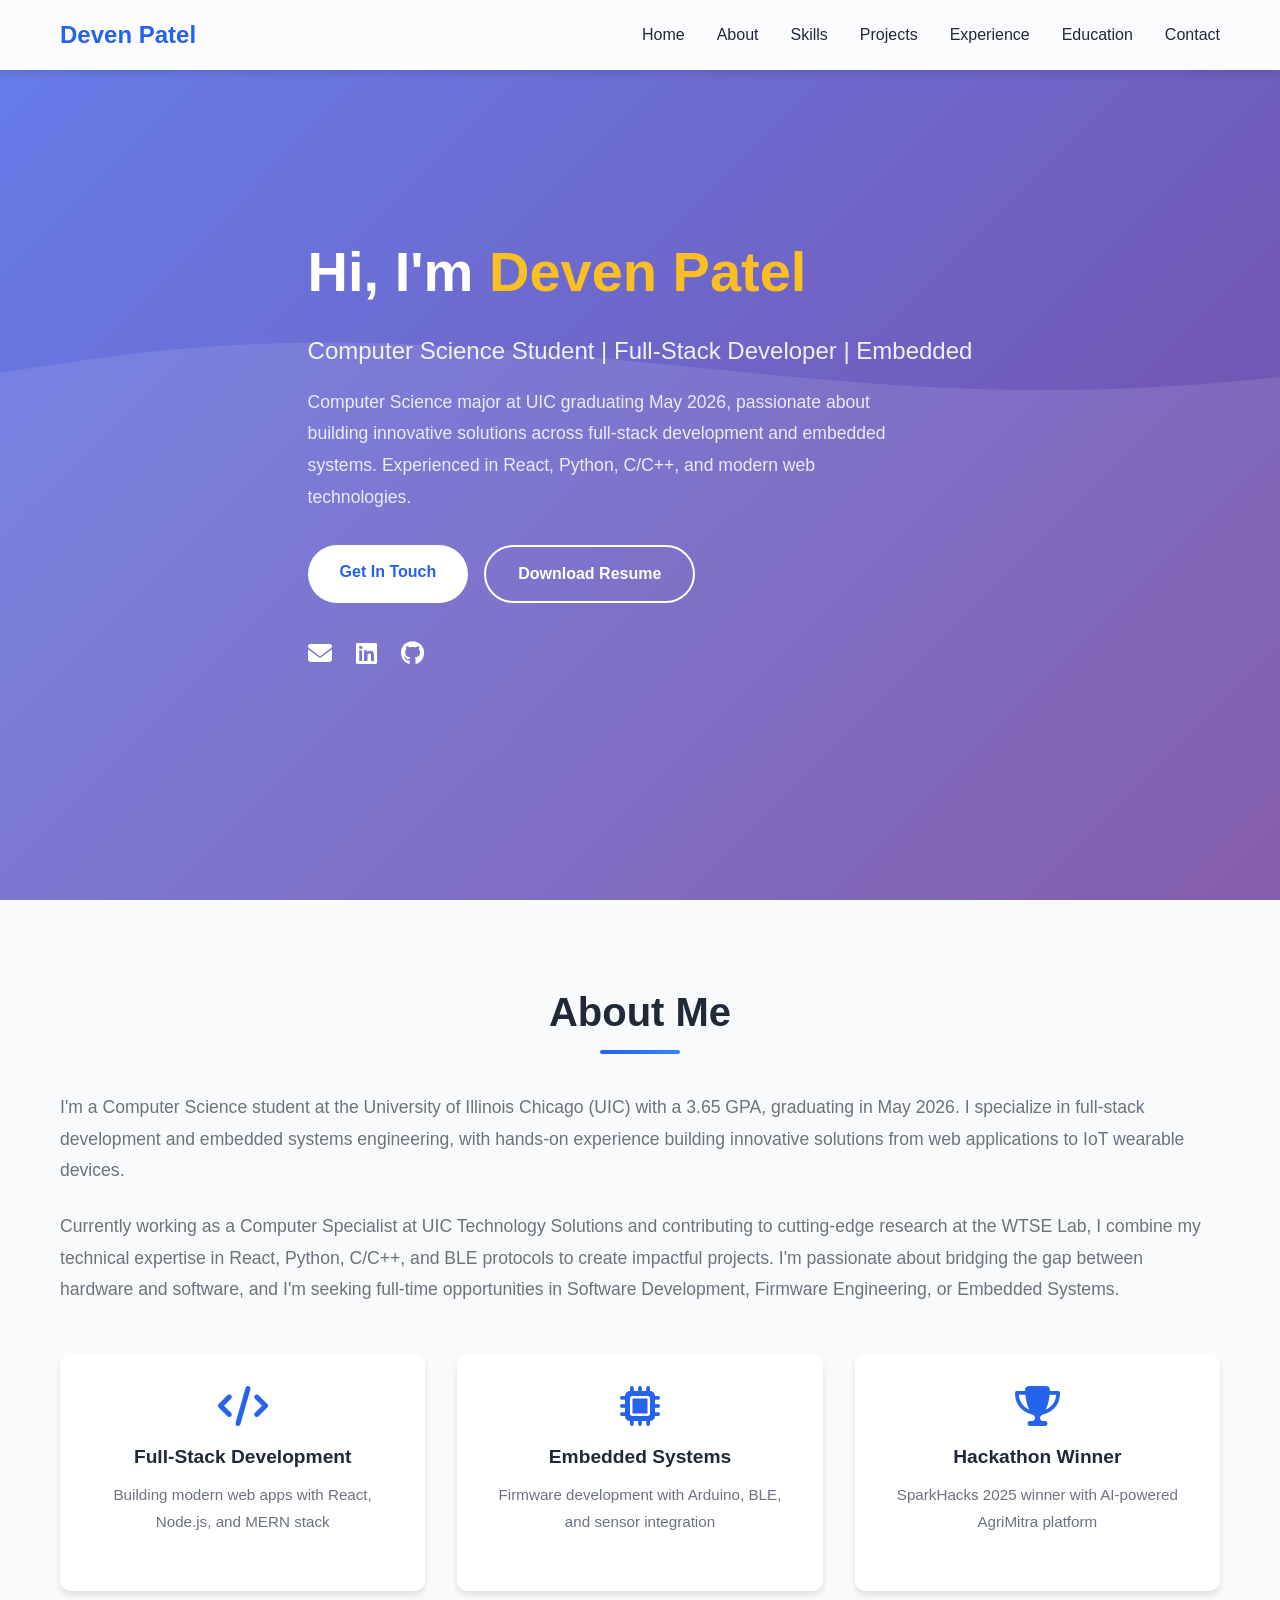
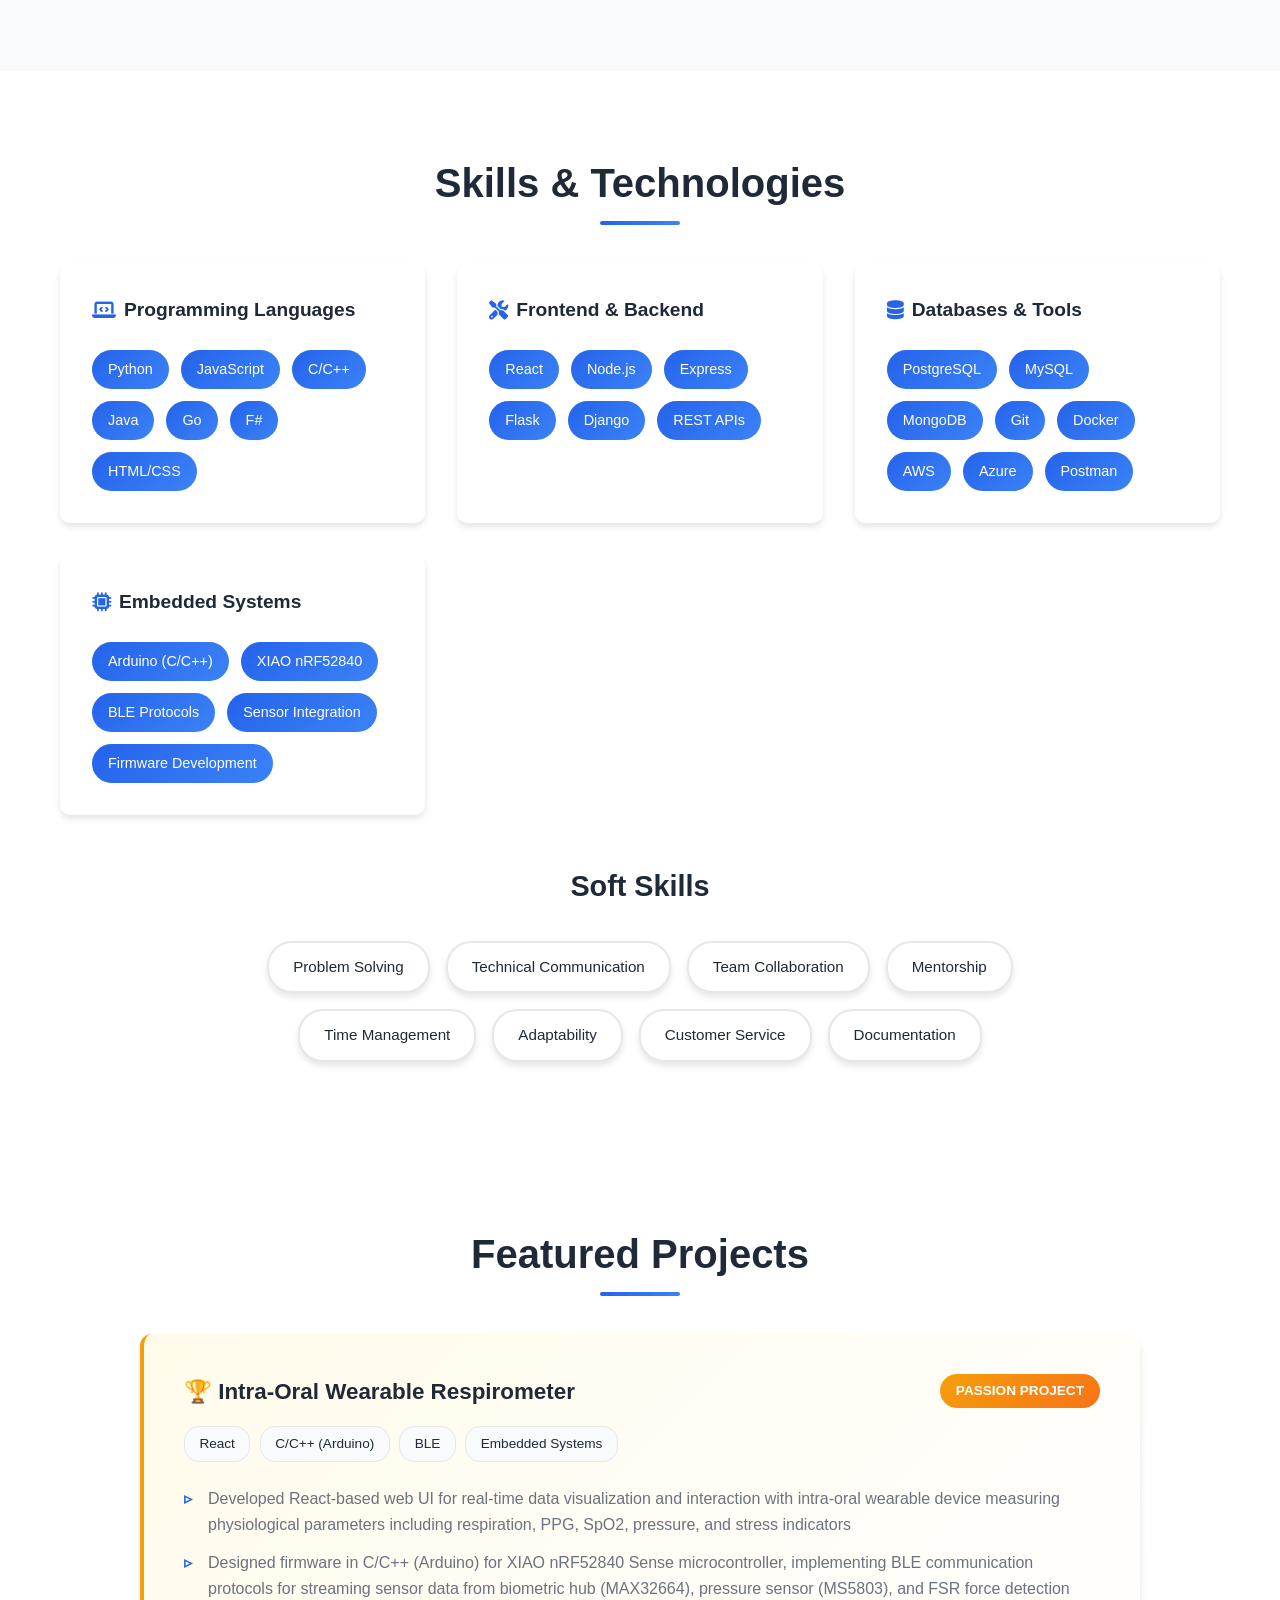
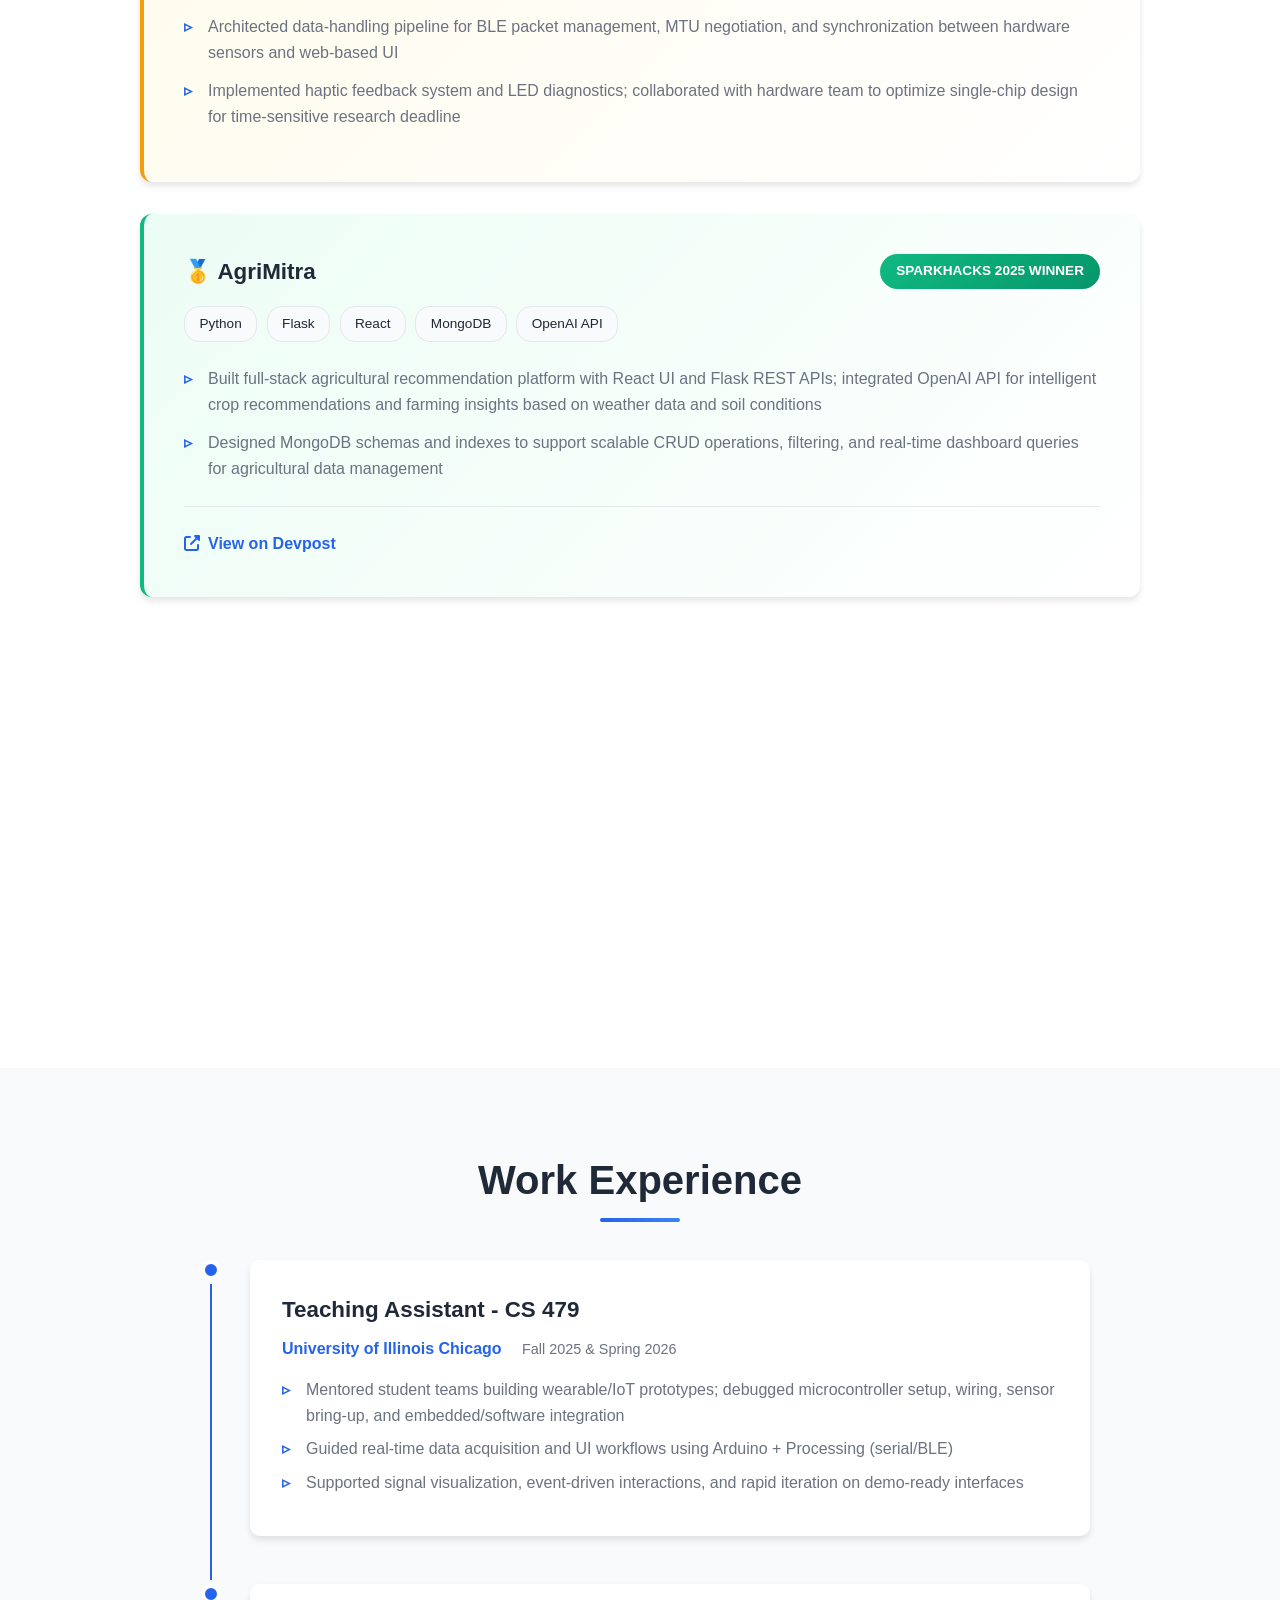
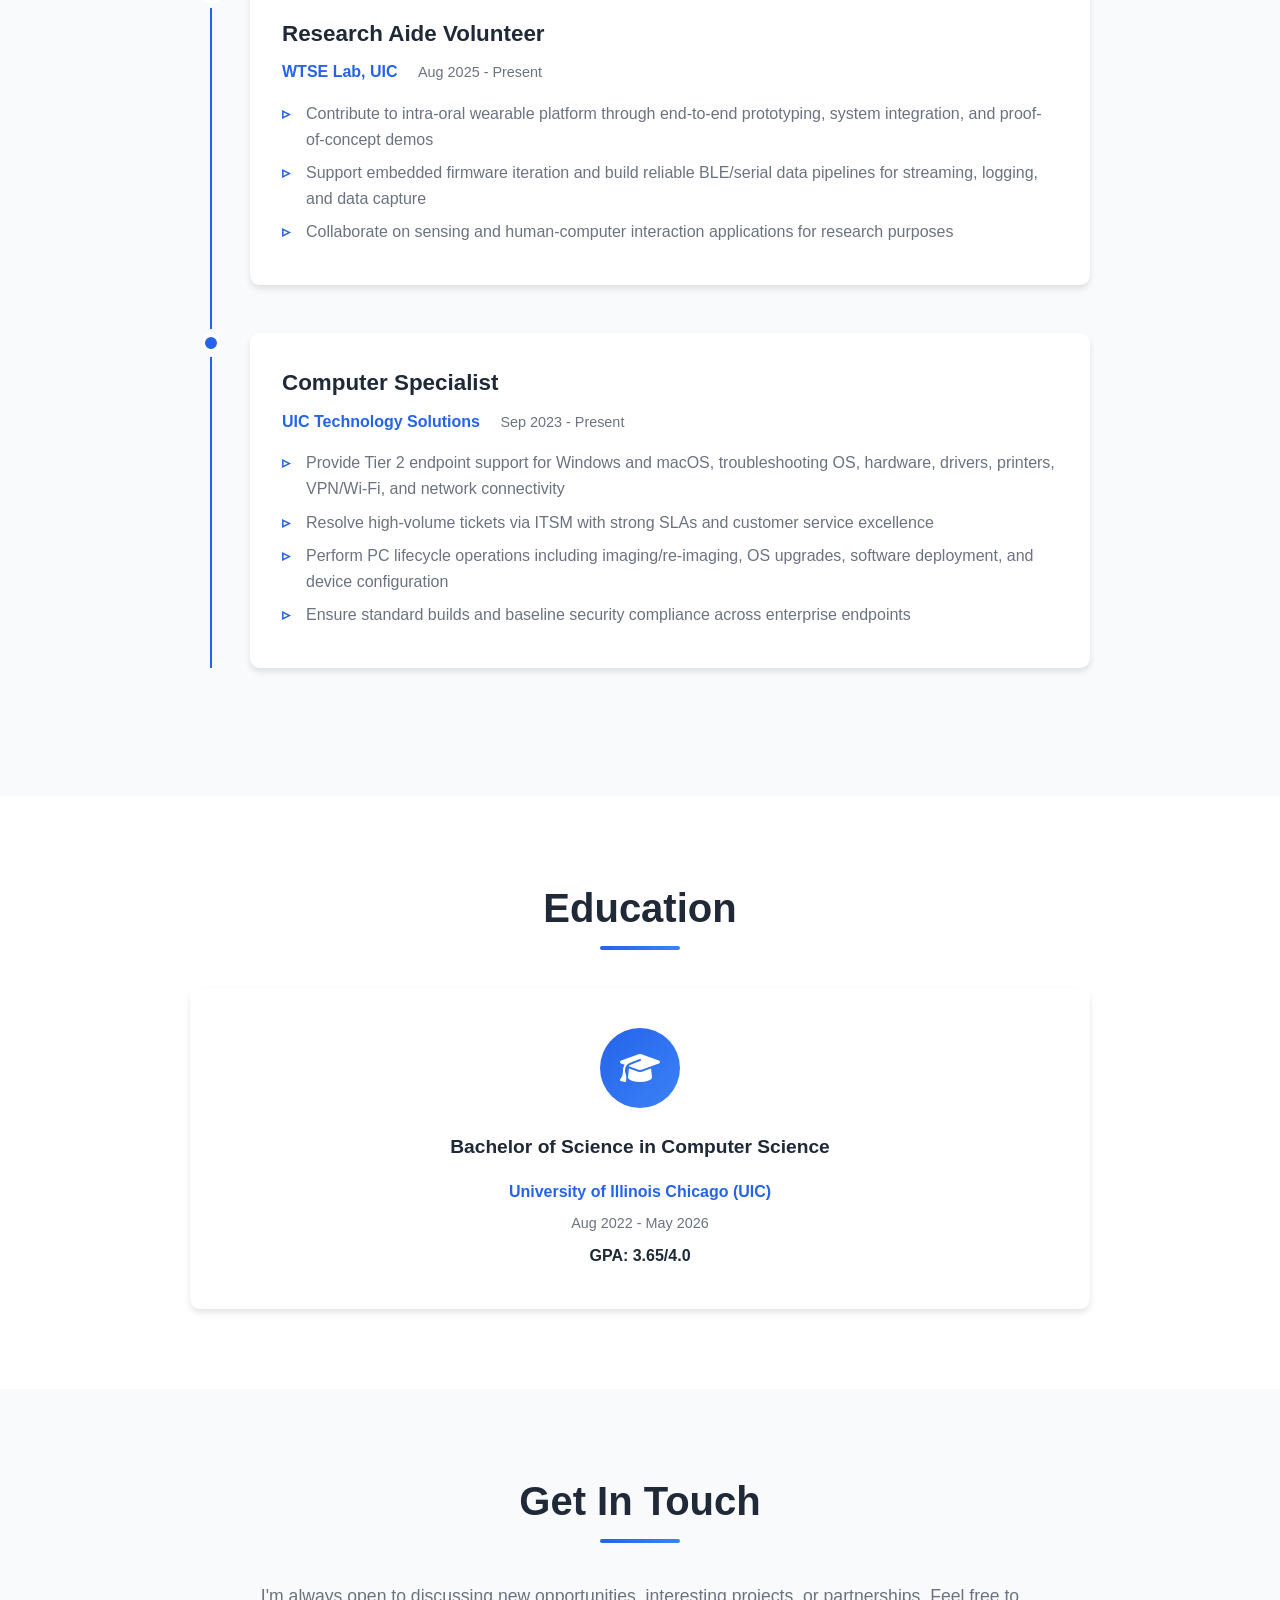
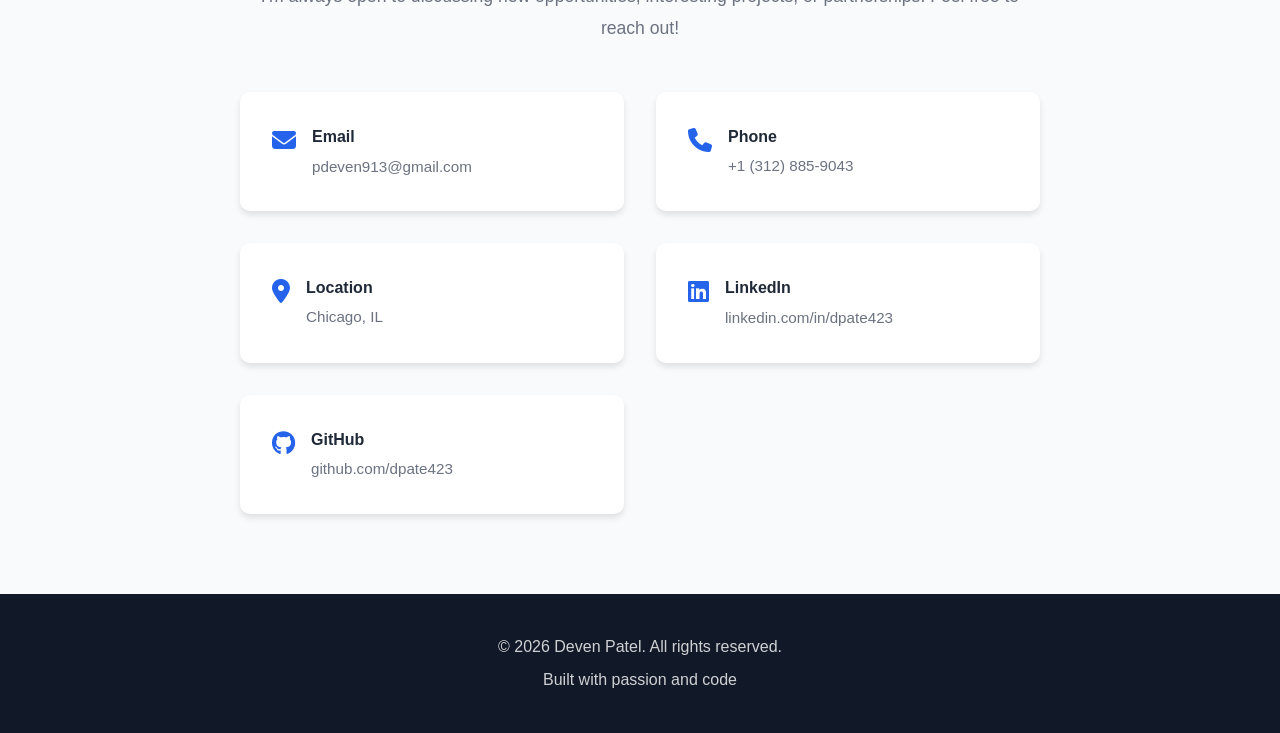
==== index.html @ b7d25315 "Initial portfolio: UIC CS student with full-stack and embedded systems projects" ====
<!DOCTYPE html>
<html lang="en">
<head>
    <meta charset="UTF-8">
    <meta name="viewport" content="width=device-width, initial-scale=1.0">
    <meta name="description" content="Deven Patel - Software Engineer & Data Analytics Professional">
    <title>Deven Patel | Portfolio</title>
    <link rel="stylesheet" href="styles.css">
    <link rel="stylesheet" href="https://cdnjs.cloudflare.com/ajax/libs/font-awesome/6.4.0/css/all.min.css">
</head>
<body>
    <!-- Navigation -->
    <nav class="navbar">
        <div class="container">
            <div class="nav-brand">Deven Patel</div>
            <ul class="nav-menu">
                <li><a href="#home" class="nav-link">Home</a></li>
                <li><a href="#about" class="nav-link">About</a></li>
                <li><a href="#skills" class="nav-link">Skills</a></li>
                <li><a href="#projects" class="nav-link">Projects</a></li>
                <li><a href="#experience" class="nav-link">Experience</a></li>
                <li><a href="#education" class="nav-link">Education</a></li>
                <li><a href="#contact" class="nav-link">Contact</a></li>
            </ul>
            <div class="hamburger">
                <span></span>
                <span></span>
                <span></span>
            </div>
        </div>
    </nav>

    <!-- Hero Section -->
    <section id="home" class="hero">
        <div class="container">
            <div class="hero-content">
                <h1 class="hero-title">Hi, I'm <span class="highlight">Deven Patel</span></h1>
                <p class="hero-subtitle">Computer Science Student | Full-Stack Developer | Embedded Systems Engineer</p>
                <p class="hero-description">
                    Computer Science major at UIC graduating May 2026, passionate about building innovative solutions across full-stack development and embedded systems. Experienced in React, Python, C/C++, and modern web technologies.
                </p>
                <div class="hero-buttons">
                    <a href="#contact" class="btn btn-primary">Get In Touch</a>
                    <a href="DevenPatelResume0201.pdf" target="_blank" class="btn btn-secondary">Download Resume</a>
                </div>
                <div class="social-links">
                    <a href="mailto:pdeven913@gmail.com" aria-label="Email"><i class="fas fa-envelope"></i></a>
                    <a href="https://linkedin.com/in/dpate423" target="_blank" aria-label="LinkedIn"><i class="fab fa-linkedin"></i></a>
                    <a href="https://github.com/dpate423" target="_blank" aria-label="GitHub"><i class="fab fa-github"></i></a>
                </div>
            </div>
        </div>
    </section>

    <!-- About Section -->
    <section id="about" class="about">
        <div class="container">
            <h2 class="section-title">About Me</h2>
            <div class="about-content">
                <div class="about-text">
                    <p>
                        I'm a Computer Science student at the University of Illinois Chicago (UIC) with a 3.65 GPA, graduating in May 2026. 
                        I specialize in full-stack development and embedded systems engineering, with hands-on experience building 
                        innovative solutions from web applications to IoT wearable devices.
                    </p>
                    <p>
                        Currently working as a Computer Specialist at UIC Technology Solutions and contributing to cutting-edge research 
                        at the WTSE Lab, I combine my technical expertise in React, Python, C/C++, and BLE protocols to create 
                        impactful projects. I'm passionate about bridging the gap between hardware and software, and I'm seeking 
                        full-time opportunities in Software Development, Firmware Engineering, or Embedded Systems.
                    </p>
                    <div class="about-highlights">
                        <div class="highlight-item">
                            <i class="fas fa-code"></i>
                            <h3>Full-Stack Development</h3>
                            <p>Building modern web apps with React, Node.js, and MERN stack</p>
                        </div>
                        <div class="highlight-item">
                            <i class="fas fa-microchip"></i>
                            <h3>Embedded Systems</h3>
                            <p>Firmware development with Arduino, BLE, and sensor integration</p>
                        </div>
                        <div class="highlight-item">
                            <i class="fas fa-trophy"></i>
                            <h3>Hackathon Winner</h3>
                            <p>SparkHacks 2025 winner with AI-powered AgriMitra platform</p>
                        </div>
                    </div>
                </div>
            </div>
        </div>
    </section>

    <!-- Skills Section -->
    <section id="skills" class="skills">
        <div class="container">
            <h2 class="section-title">Skills & Technologies</h2>
            <div class="skills-grid">
                <div class="skill-category">
                    <h3><i class="fas fa-laptop-code"></i> Programming Languages</h3>
                    <div class="skill-tags">
                        <span class="skill-tag">Python</span>
                        <span class="skill-tag">JavaScript</span>
                        <span class="skill-tag">C/C++</span>
                        <span class="skill-tag">Java</span>
                        <span class="skill-tag">Go</span>
                        <span class="skill-tag">F#</span>
                        <span class="skill-tag">HTML/CSS</span>
                    </div>
                </div>
                <div class="skill-category">
                    <h3><i class="fas fa-tools"></i> Frontend & Backend</h3>
                    <div class="skill-tags">
                        <span class="skill-tag">React</span>
                        <span class="skill-tag">Node.js</span>
                        <span class="skill-tag">Express</span>
                        <span class="skill-tag">Flask</span>
                        <span class="skill-tag">Django</span>
                        <span class="skill-tag">REST APIs</span>
                    </div>
                </div>
                <div class="skill-category">
                    <h3><i class="fas fa-database"></i> Databases & Tools</h3>
                    <div class="skill-tags">
                        <span class="skill-tag">PostgreSQL</span>
                        <span class="skill-tag">MySQL</span>
                        <span class="skill-tag">MongoDB</span>
                        <span class="skill-tag">Git</span>
                        <span class="skill-tag">Docker</span>
                        <span class="skill-tag">AWS</span>
                        <span class="skill-tag">Azure</span>
                        <span class="skill-tag">Postman</span>
                    </div>
                </div>
                <div class="skill-category">
                    <h3><i class="fas fa-microchip"></i> Embedded Systems</h3>
                    <div class="skill-tags">
                        <span class="skill-tag">Arduino (C/C++)</span>
                        <span class="skill-tag">XIAO nRF52840</span>
                        <span class="skill-tag">BLE Protocols</span>
                        <span class="skill-tag">Sensor Integration</span>
                        <span class="skill-tag">Firmware Development</span>
                    </div>
                </div>
            </div>
            
            <h3 class="skills-subtitle">Soft Skills</h3>
            <div class="soft-skills">
                <span class="soft-skill">Problem Solving</span>
                <span class="soft-skill">Technical Communication</span>
                <span class="soft-skill">Team Collaboration</span>
                <span class="soft-skill">Mentorship</span>
                <span class="soft-skill">Time Management</span>
                <span class="soft-skill">Adaptability</span>
                <span class="soft-skill">Customer Service</span>
                <span class="soft-skill">Documentation</span>
            </div>
        </div>
    </section>

    <!-- Projects Section -->
    <section id="projects" class="projects">
        <div class="container">
            <h2 class="section-title">Featured Projects</h2>
            <div class="projects-grid">
                <div class="project-card featured">
                    <div class="project-header">
                        <h3>🏆 Intra-Oral Wearable Respirometer</h3>
                        <span class="project-tag passion">Passion Project</span>
                    </div>
                    <div class="project-tech">
                        <span class="tech-badge">React</span>
                        <span class="tech-badge">C/C++ (Arduino)</span>
                        <span class="tech-badge">BLE</span>
                        <span class="tech-badge">Embedded Systems</span>
                    </div>
                    <ul class="project-description">
                        <li>Developed React-based web UI for real-time data visualization and interaction with intra-oral wearable device measuring physiological parameters including respiration, PPG, SpO2, pressure, and stress indicators</li>
                        <li>Designed firmware in C/C++ (Arduino) for XIAO nRF52840 Sense microcontroller, implementing BLE communication protocols for streaming sensor data from biometric hub (MAX32664), pressure sensor (MS5803), and FSR force detection</li>
                        <li>Architected data-handling pipeline for BLE packet management, MTU negotiation, and synchronization between hardware sensors and web-based UI</li>
                        <li>Implemented haptic feedback system and LED diagnostics; collaborated with hardware team to optimize single-chip design for time-sensitive research deadline</li>
                    </ul>
                </div>

                <div class="project-card winner">
                    <div class="project-header">
                        <h3>🥇 AgriMitra</h3>
                        <span class="project-tag winner">SparkHacks 2025 Winner</span>
                    </div>
                    <div class="project-tech">
                        <span class="tech-badge">Python</span>
                        <span class="tech-badge">Flask</span>
                        <span class="tech-badge">React</span>
                        <span class="tech-badge">MongoDB</span>
                        <span class="tech-badge">OpenAI API</span>
                    </div>
                    <ul class="project-description">
                        <li>Built full-stack agricultural recommendation platform with React UI and Flask REST APIs; integrated OpenAI API for intelligent crop recommendations and farming insights based on weather data and soil conditions</li>
                        <li>Designed MongoDB schemas and indexes to support scalable CRUD operations, filtering, and real-time dashboard queries for agricultural data management</li>
                    </ul>
                    <div class="project-links">
                        <a href="https://devpost.com/software/agrimitra" target="_blank" class="project-link">
                            <i class="fas fa-external-link-alt"></i> View on Devpost
                        </a>
                    </div>
                </div>

                <div class="project-card">
                    <div class="project-header">
                        <h3>Aahar - Food Donation Platform</h3>
                    </div>
                    <div class="project-tech">
                        <span class="tech-badge">MongoDB</span>
                        <span class="tech-badge">Express</span>
                        <span class="tech-badge">React</span>
                        <span class="tech-badge">Node.js</span>
                    </div>
                    <ul class="project-description">
                        <li>Developed MERN stack food donation platform with responsive React UI and Node/Express backend</li>
                        <li>Implemented authentication, role-based access control (RBAC), and secure CRUD workflows for managing posts and donations</li>
                        <li>Optimized user experience with real-time UI updates and efficient API/database integration through validated queries and content moderation flows</li>
                    </ul>
                </div>
            </div>
        </div>
    </section>

    <!-- Experience Section -->
    <section id="experience" class="experience">
        <div class="container">
            <h2 class="section-title">Work Experience</h2>
            <div class="timeline">
                <div class="timeline-item">
                    <div class="timeline-dot"></div>
                    <div class="timeline-content">
                        <div class="timeline-header">
                            <h3>Teaching Assistant - CS 479</h3>
                            <span class="company">University of Illinois Chicago</span>
                            <span class="date">Fall 2025 & Spring 2026</span>
                        </div>
                        <ul class="timeline-description">
                            <li>Mentored student teams building wearable/IoT prototypes; debugged microcontroller setup, wiring, sensor bring-up, and embedded/software integration</li>
                            <li>Guided real-time data acquisition and UI workflows using Arduino + Processing (serial/BLE)</li>
                            <li>Supported signal visualization, event-driven interactions, and rapid iteration on demo-ready interfaces</li>
                        </ul>
                    </div>
                </div>

                <div class="timeline-item">
                    <div class="timeline-dot"></div>
                    <div class="timeline-content">
                        <div class="timeline-header">
                            <h3>Research Aide Volunteer</h3>
                            <span class="company">WTSE Lab, UIC</span>
                            <span class="date">Aug 2025 - Present</span>
                        </div>
                        <ul class="timeline-description">
                            <li>Contribute to intra-oral wearable platform through end-to-end prototyping, system integration, and proof-of-concept demos</li>
                            <li>Support embedded firmware iteration and build reliable BLE/serial data pipelines for streaming, logging, and data capture</li>
                            <li>Collaborate on sensing and human-computer interaction applications for research purposes</li>
                        </ul>
                    </div>
                </div>

                <div class="timeline-item">
                    <div class="timeline-dot"></div>
                    <div class="timeline-content">
                        <div class="timeline-header">
                            <h3>Computer Specialist</h3>
                            <span class="company">UIC Technology Solutions</span>
                            <span class="date">Sep 2023 - Present</span>
                        </div>
                        <ul class="timeline-description">
                            <li>Provide Tier 2 endpoint support for Windows and macOS, troubleshooting OS, hardware, drivers, printers, VPN/Wi-Fi, and network connectivity</li>
                            <li>Resolve high-volume tickets via ITSM with strong SLAs and customer service excellence</li>
                            <li>Perform PC lifecycle operations including imaging/re-imaging, OS upgrades, software deployment, and device configuration</li>
                            <li>Ensure standard builds and baseline security compliance across enterprise endpoints</li>
                        </ul>
                    </div>
                </div>
            </div>
        </div>
    </section>

    <!-- Education Section -->
    <section id="education" class="education">
        <div class="container">
            <h2 class="section-title">Education</h2>
            <div class="education-grid">
                <div class="education-card">
                    <div class="education-icon">
                        <i class="fas fa-graduation-cap"></i>
                    </div>
                    <h3>Bachelor of Science in Computer Science</h3>
                    <p class="school">University of Illinois Chicago (UIC)</p>
                    <p class="date">Aug 2022 - May 2026</p>
                    <p class="gpa">GPA: 3.65/4.0</p>
                </div>
            </div>
        </div>
    </section>

    <!-- Contact Section -->
    <section id="contact" class="contact">
        <div class="container">
            <h2 class="section-title">Get In Touch</h2>
            <div class="contact-content">
                <div class="contact-info">
                    <p class="contact-description">
                        I'm always open to discussing new opportunities, interesting projects, or 
                        partnerships. Feel free to reach out!
                    </p>
                    <div class="contact-methods">
                        <div class="contact-item">
                            <i class="fas fa-envelope"></i>
                            <div>
                                <h4>Email</h4>
                                <a href="mailto:pdeven913@gmail.com">pdeven913@gmail.com</a>
                            </div>
                        </div>
                        <div class="contact-item">
                            <i class="fas fa-phone"></i>
                            <div>
                                <h4>Phone</h4>
                                <p>+1 (312) 885-9043</p>
                            </div>
                        </div>
                        <div class="contact-item">
                            <i class="fas fa-map-marker-alt"></i>
                            <div>
                                <h4>Location</h4>
                                <p>Chicago, IL</p>
                            </div>
                        </div>
                        <div class="contact-item">
                            <i class="fab fa-linkedin"></i>
                            <div>
                                <h4>LinkedIn</h4>
                                <a href="https://linkedin.com/in/dpate423" target="_blank">linkedin.com/in/dpate423</a>
                            </div>
                        </div>
                        <div class="contact-item">
                            <i class="fab fa-github"></i>
                            <div>
                                <h4>GitHub</h4>
                                <a href="https://github.com/dpate423" target="_blank">github.com/dpate423</a>
                            </div>
                        </div>
                    </div>
                </div>
            </div>
        </div>
    </section>

    <!-- Footer -->
    <footer class="footer">
        <div class="container">
            <p>&copy; 2026 Deven Patel. All rights reserved.</p>
            <p>Built with passion and code</p>
        </div>
    </footer>

    <script src="script.js"></script>
</body>
</html>
---- styles.css ----
/* Reset and Base Styles */
* {
    margin: 0;
    padding: 0;
    box-sizing: border-box;
}

:root {
    --primary-color: #2563eb;
    --secondary-color: #1e40af;
    --accent-color: #3b82f6;
    --text-color: #1f2937;
    --text-light: #6b7280;
    --bg-color: #ffffff;
    --bg-secondary: #f9fafb;
    --bg-dark: #111827;
    --border-color: #e5e7eb;
    --shadow: 0 4px 6px rgba(0, 0, 0, 0.1);
    --shadow-lg: 0 10px 25px rgba(0, 0, 0, 0.15);
}

html {
    scroll-behavior: smooth;
}

body {
    font-family: 'Segoe UI', Tahoma, Geneva, Verdana, sans-serif;
    line-height: 1.6;
    color: var(--text-color);
    background-color: var(--bg-color);
}

.container {
    max-width: 1200px;
    margin: 0 auto;
    padding: 0 20px;
}

/* Navigation */
.navbar {
    position: fixed;
    top: 0;
    left: 0;
    right: 0;
    background: rgba(255, 255, 255, 0.98);
    backdrop-filter: blur(10px);
    box-shadow: var(--shadow);
    z-index: 1000;
    transition: all 0.3s ease;
}

.navbar .container {
    display: flex;
    justify-content: space-between;
    align-items: center;
    padding: 1rem 20px;
}

.nav-brand {
    font-size: 1.5rem;
    font-weight: bold;
    color: var(--primary-color);
}

.nav-menu {
    display: flex;
    list-style: none;
    gap: 2rem;
}

.nav-link {
    color: var(--text-color);
    text-decoration: none;
    font-weight: 500;
    transition: color 0.3s ease;
    position: relative;
}

.nav-link::after {
    content: '';
    position: absolute;
    bottom: -5px;
    left: 0;
    width: 0;
    height: 2px;
    background: var(--primary-color);
    transition: width 0.3s ease;
}

.nav-link:hover {
    color: var(--primary-color);
}

.nav-link:hover::after {
    width: 100%;
}

.hamburger {
    display: none;
    flex-direction: column;
    cursor: pointer;
    gap: 4px;
}

.hamburger span {
    width: 25px;
    height: 3px;
    background: var(--text-color);
    transition: all 0.3s ease;
}

/* Hero Section */
.hero {
    min-height: 100vh;
    display: flex;
    align-items: center;
    padding-top: 80px;
    background: linear-gradient(135deg, #667eea 0%, #764ba2 100%);
    color: white;
    position: relative;
    overflow: hidden;
}

.hero::before {
    content: '';
    position: absolute;
    top: 0;
    left: 0;
    right: 0;
    bottom: 0;
    background: url('data:image/svg+xml,<svg xmlns="http://www.w3.org/2000/svg" viewBox="0 0 1440 320"><path fill="%23ffffff" fill-opacity="0.1" d="M0,96L48,112C96,128,192,160,288,160C384,160,480,128,576,122.7C672,117,768,139,864,138.7C960,139,1056,117,1152,101.3C1248,85,1344,75,1392,69.3L1440,64L1440,320L1392,320C1344,320,1248,320,1152,320C1056,320,960,320,864,320C768,320,672,320,576,320C480,320,384,320,288,320C192,320,96,320,48,320L0,320Z"></path></svg>') no-repeat bottom;
    background-size: cover;
}

.hero-content {
    position: relative;
    z-index: 1;
    animation: fadeInUp 1s ease;
}

.hero-title {
    font-size: 3.5rem;
    margin-bottom: 1rem;
    animation: fadeInUp 1s ease 0.2s backwards;
}

.highlight {
    color: #fbbf24;
}

.hero-subtitle {
    font-size: 1.5rem;
    margin-bottom: 1rem;
    opacity: 0.9;
    animation: fadeInUp 1s ease 0.4s backwards;
}

.hero-description {
    font-size: 1.1rem;
    max-width: 600px;
    margin-bottom: 2rem;
    opacity: 0.85;
    line-height: 1.8;
    animation: fadeInUp 1s ease 0.6s backwards;
}

.hero-buttons {
    display: flex;
    gap: 1rem;
    margin-bottom: 2rem;
    animation: fadeInUp 1s ease 0.8s backwards;
}

.btn {
    padding: 0.875rem 2rem;
    border-radius: 50px;
    text-decoration: none;
    font-weight: 600;
    transition: all 0.3s ease;
    display: inline-block;
}

.btn-primary {
    background: white;
    color: var(--primary-color);
}

.btn-primary:hover {
    transform: translateY(-2px);
    box-shadow: 0 10px 20px rgba(0, 0, 0, 0.2);
}

.btn-secondary {
    background: transparent;
    color: white;
    border: 2px solid white;
}

.btn-secondary:hover {
    background: white;
    color: var(--primary-color);
}

.social-links {
    display: flex;
    gap: 1.5rem;
    animation: fadeInUp 1s ease 1s backwards;
}

.social-links a {
    color: white;
    font-size: 1.5rem;
    transition: all 0.3s ease;
}

.social-links a:hover {
    transform: translateY(-3px);
    color: #fbbf24;
}

/* Section Styles */
section {
    padding: 5rem 0;
}

.section-title {
    text-align: center;
    font-size: 2.5rem;
    margin-bottom: 3rem;
    color: var(--text-color);
    position: relative;
}

.section-title::after {
    content: '';
    position: absolute;
    bottom: -10px;
    left: 50%;
    transform: translateX(-50%);
    width: 80px;
    height: 4px;
    background: linear-gradient(90deg, var(--primary-color), var(--accent-color));
    border-radius: 2px;
}

/* About Section */
.about {
    background: var(--bg-secondary);
}

.about-text p {
    font-size: 1.1rem;
    line-height: 1.8;
    margin-bottom: 1.5rem;
    color: var(--text-light);
}

.about-highlights {
    display: grid;
    grid-template-columns: repeat(auto-fit, minmax(250px, 1fr));
    gap: 2rem;
    margin-top: 3rem;
}

.highlight-item {
    background: white;
    padding: 2rem;
    border-radius: 10px;
    box-shadow: var(--shadow);
    transition: all 0.3s ease;
    text-align: center;
}

.highlight-item:hover {
    transform: translateY(-5px);
    box-shadow: var(--shadow-lg);
}

.highlight-item i {
    font-size: 2.5rem;
    color: var(--primary-color);
    margin-bottom: 1rem;
}

.highlight-item h3 {
    font-size: 1.2rem;
    margin-bottom: 0.5rem;
    color: var(--text-color);
}

.highlight-item p {
    color: var(--text-light);
    font-size: 0.95rem;
}

/* Skills Section */
.skills-grid {
    display: grid;
    grid-template-columns: repeat(auto-fit, minmax(280px, 1fr));
    gap: 2rem;
}

.skills-subtitle {
    text-align: center;
    font-size: 1.8rem;
    margin: 3rem 0 2rem 0;
    color: var(--text-color);
}

.soft-skills {
    display: flex;
    flex-wrap: wrap;
    justify-content: center;
    gap: 1rem;
    max-width: 900px;
    margin: 0 auto;
}

.soft-skill {
    background: white;
    color: var(--text-color);
    padding: 0.75rem 1.5rem;
    border-radius: 25px;
    font-size: 0.95rem;
    font-weight: 500;
    box-shadow: var(--shadow);
    transition: all 0.3s ease;
    border: 2px solid var(--border-color);
}

.soft-skill:hover {
    transform: translateY(-3px);
    box-shadow: var(--shadow-lg);
    border-color: var(--primary-color);
    color: var(--primary-color);
}

/* Skills Section Technical */
.skills-grid {
    display: grid;
    grid-template-columns: repeat(auto-fit, minmax(280px, 1fr));
    gap: 2rem;
}

.skill-category {
    background: white;
    padding: 2rem;
    border-radius: 10px;
    box-shadow: var(--shadow);
    transition: all 0.3s ease;
}

.skill-category:hover {
    transform: translateY(-5px);
    box-shadow: var(--shadow-lg);
}

.skill-category h3 {
    font-size: 1.2rem;
    margin-bottom: 1.5rem;
    color: var(--text-color);
    display: flex;
    align-items: center;
    gap: 0.5rem;
}

.skill-category i {
    color: var(--primary-color);
}

.skill-tags {
    display: flex;
    flex-wrap: wrap;
    gap: 0.75rem;
}

.skill-tag {
    background: linear-gradient(135deg, var(--primary-color), var(--accent-color));
    color: white;
    padding: 0.5rem 1rem;
    border-radius: 20px;
    font-size: 0.9rem;
    font-weight: 500;
    transition: all 0.3s ease;
}

.skill-tag:hover {
    transform: scale(1.05);
    box-shadow: 0 4px 8px rgba(37, 99, 235, 0.3);
}

/* Experience Section */
.experience {
    background: var(--bg-secondary);
}

/* Projects Section */
.projects {
    background: var(--bg-color);
}

.projects-grid {
    display: grid;
    gap: 2rem;
    max-width: 1000px;
    margin: 0 auto;
}

.project-card {
    background: white;
    padding: 2.5rem;
    border-radius: 12px;
    box-shadow: var(--shadow);
    transition: all 0.3s ease;
    border-left: 4px solid var(--primary-color);
}

.project-card:hover {
    transform: translateY(-5px);
    box-shadow: var(--shadow-lg);
}

.project-card.featured {
    border-left-color: #f59e0b;
    background: linear-gradient(135deg, #fffbeb 0%, #ffffff 100%);
}

.project-card.winner {
    border-left-color: #10b981;
    background: linear-gradient(135deg, #ecfdf5 0%, #ffffff 100%);
}

.project-header {
    display: flex;
    justify-content: space-between;
    align-items: flex-start;
    margin-bottom: 1rem;
    flex-wrap: wrap;
    gap: 1rem;
}

.project-header h3 {
    font-size: 1.4rem;
    color: var(--text-color);
    margin: 0;
}

.project-tag {
    padding: 0.4rem 1rem;
    border-radius: 20px;
    font-size: 0.85rem;
    font-weight: 600;
    text-transform: uppercase;
}

.project-tag.passion {
    background: linear-gradient(135deg, #f59e0b, #f97316);
    color: white;
}

.project-tag.winner {
    background: linear-gradient(135deg, #10b981, #059669);
    color: white;
}

.project-tech {
    display: flex;
    flex-wrap: wrap;
    gap: 0.6rem;
    margin-bottom: 1.5rem;
}

.tech-badge {
    background: var(--bg-secondary);
    color: var(--text-color);
    padding: 0.4rem 0.9rem;
    border-radius: 15px;
    font-size: 0.85rem;
    font-weight: 500;
    border: 1px solid var(--border-color);
}

.project-description {
    list-style: none;
    margin: 0;
    padding: 0;
}

.project-description li {
    color: var(--text-light);
    margin-bottom: 0.8rem;
    padding-left: 1.5rem;
    position: relative;
    line-height: 1.6;
}

.project-description li::before {
    content: '▹';
    position: absolute;
    left: 0;
    color: var(--primary-color);
    font-weight: bold;
}

.project-links {
    margin-top: 1.5rem;
    padding-top: 1.5rem;
    border-top: 1px solid var(--border-color);
}

.project-link {
    display: inline-flex;
    align-items: center;
    gap: 0.5rem;
    color: var(--primary-color);
    text-decoration: none;
    font-weight: 600;
    transition: all 0.3s ease;
}

.project-link:hover {
    color: var(--secondary-color);
    gap: 0.7rem;
}

/* Experience Section */
.experience {
    background: var(--bg-secondary);
}

.timeline {
    position: relative;
    max-width: 900px;
    margin: 0 auto;
}

.timeline::before {
    content: '';
    position: absolute;
    left: 20px;
    top: 0;
    bottom: 0;
    width: 2px;
    background: var(--primary-color);
}

.timeline-item {
    position: relative;
    margin-bottom: 3rem;
    padding-left: 60px;
}

.timeline-dot {
    position: absolute;
    left: 11px;
    top: 0;
    width: 20px;
    height: 20px;
    border-radius: 50%;
    background: var(--primary-color);
    border: 4px solid white;
    box-shadow: 0 0 0 4px var(--bg-secondary);
}

.timeline-content {
    background: white;
    padding: 2rem;
    border-radius: 10px;
    box-shadow: var(--shadow);
    transition: all 0.3s ease;
}

.timeline-content:hover {
    transform: translateX(5px);
    box-shadow: var(--shadow-lg);
}

.timeline-header {
    margin-bottom: 1rem;
}

.timeline-header h3 {
    font-size: 1.4rem;
    color: var(--text-color);
    margin-bottom: 0.5rem;
}

.company {
    display: inline-block;
    color: var(--primary-color);
    font-weight: 600;
    margin-right: 1rem;
}

.date {
    color: var(--text-light);
    font-size: 0.9rem;
}

.timeline-description {
    list-style: none;
}

.timeline-description li {
    color: var(--text-light);
    margin-bottom: 0.5rem;
    padding-left: 1.5rem;
    position: relative;
}

.timeline-description li::before {
    content: '▹';
    position: absolute;
    left: 0;
    color: var(--primary-color);
    font-weight: bold;
}

/* Education Section */
.education-grid {
    display: grid;
    grid-template-columns: repeat(auto-fit, minmax(300px, 1fr));
    gap: 2rem;
    max-width: 900px;
    margin: 0 auto;
}

.education-card {
    background: white;
    padding: 2.5rem;
    border-radius: 10px;
    box-shadow: var(--shadow);
    transition: all 0.3s ease;
    text-align: center;
}

.education-card:hover {
    transform: translateY(-5px);
    box-shadow: var(--shadow-lg);
}

.education-icon {
    width: 80px;
    height: 80px;
    margin: 0 auto 1.5rem;
    background: linear-gradient(135deg, var(--primary-color), var(--accent-color));
    border-radius: 50%;
    display: flex;
    align-items: center;
    justify-content: center;
}

.education-icon i {
    font-size: 2rem;
    color: white;
}

.education-card h3 {
    font-size: 1.2rem;
    margin-bottom: 1rem;
    color: var(--text-color);
}

.school {
    color: var(--primary-color);
    font-weight: 600;
    margin-bottom: 0.5rem;
}

.education-card .date {
    color: var(--text-light);
    font-size: 0.9rem;
    display: block;
    margin-bottom: 0.5rem;
}

.gpa {
    color: var(--text-color);
    font-weight: 600;
    margin-top: 0.5rem;
}

/* Contact Section */
.contact {
    background: var(--bg-secondary);
}

.contact-content {
    max-width: 800px;
    margin: 0 auto;
}

.contact-description {
    text-align: center;
    font-size: 1.1rem;
    color: var(--text-light);
    margin-bottom: 3rem;
    line-height: 1.8;
}

.contact-methods {
    display: grid;
    grid-template-columns: repeat(auto-fit, minmax(250px, 1fr));
    gap: 2rem;
}

.contact-item {
    background: white;
    padding: 2rem;
    border-radius: 10px;
    box-shadow: var(--shadow);
    display: flex;
    align-items: flex-start;
    gap: 1rem;
    transition: all 0.3s ease;
}

.contact-item:hover {
    transform: translateY(-5px);
    box-shadow: var(--shadow-lg);
}

.contact-item i {
    font-size: 1.5rem;
    color: var(--primary-color);
    margin-top: 0.25rem;
}

.contact-item h4 {
    font-size: 1rem;
    color: var(--text-color);
    margin-bottom: 0.25rem;
}

.contact-item p,
.contact-item a {
    color: var(--text-light);
    font-size: 0.95rem;
    text-decoration: none;
    transition: color 0.3s ease;
}

.contact-item a:hover {
    color: var(--primary-color);
}

/* Footer */
.footer {
    background: var(--bg-dark);
    color: white;
    text-align: center;
    padding: 2rem 0;
}

.footer p {
    margin: 0.5rem 0;
    opacity: 0.8;
}

/* Animations */
@keyframes fadeInUp {
    from {
        opacity: 0;
        transform: translateY(30px);
    }
    to {
        opacity: 1;
        transform: translateY(0);
    }
}

/* Responsive Design */
@media (max-width: 768px) {
    .hamburger {
        display: flex;
    }

    .nav-menu {
        position: absolute;
        top: 100%;
        left: 0;
        right: 0;
        background: white;
        flex-direction: column;
        padding: 2rem;
        gap: 1rem;
        box-shadow: var(--shadow);
        transform: translateY(-100%);
        opacity: 0;
        pointer-events: none;
        transition: all 0.3s ease;
    }

    .nav-menu.active {
        transform: translateY(0);
        opacity: 1;
        pointer-events: all;
    }

    .hero-title {
        font-size: 2.5rem;
    }

    .hero-subtitle {
        font-size: 1.2rem;
    }

    .hero-description {
        font-size: 1rem;
    }

    .hero-buttons {
        flex-direction: column;
    }

    .section-title {
        font-size: 2rem;
    }

    .timeline::before {
        left: 10px;
    }

    .timeline-item {
        padding-left: 50px;
    }

    .timeline-dot {
        left: 1px;
    }

    .about-highlights {
        grid-template-columns: 1fr;
    }

    .skills-grid {
        grid-template-columns: 1fr;
    }

    .education-grid {
        grid-template-columns: 1fr;
    }

    .contact-methods {
        grid-template-columns: 1fr;
    }

    .projects-grid {
        grid-template-columns: 1fr;
    }

    .project-header {
        flex-direction: column;
        align-items: flex-start;
    }
}

@media (max-width: 480px) {
    .hero-title {
        font-size: 2rem;
    }

    .container {
        padding: 0 15px;
    }

    section {
        padding: 3rem 0;
    }
}
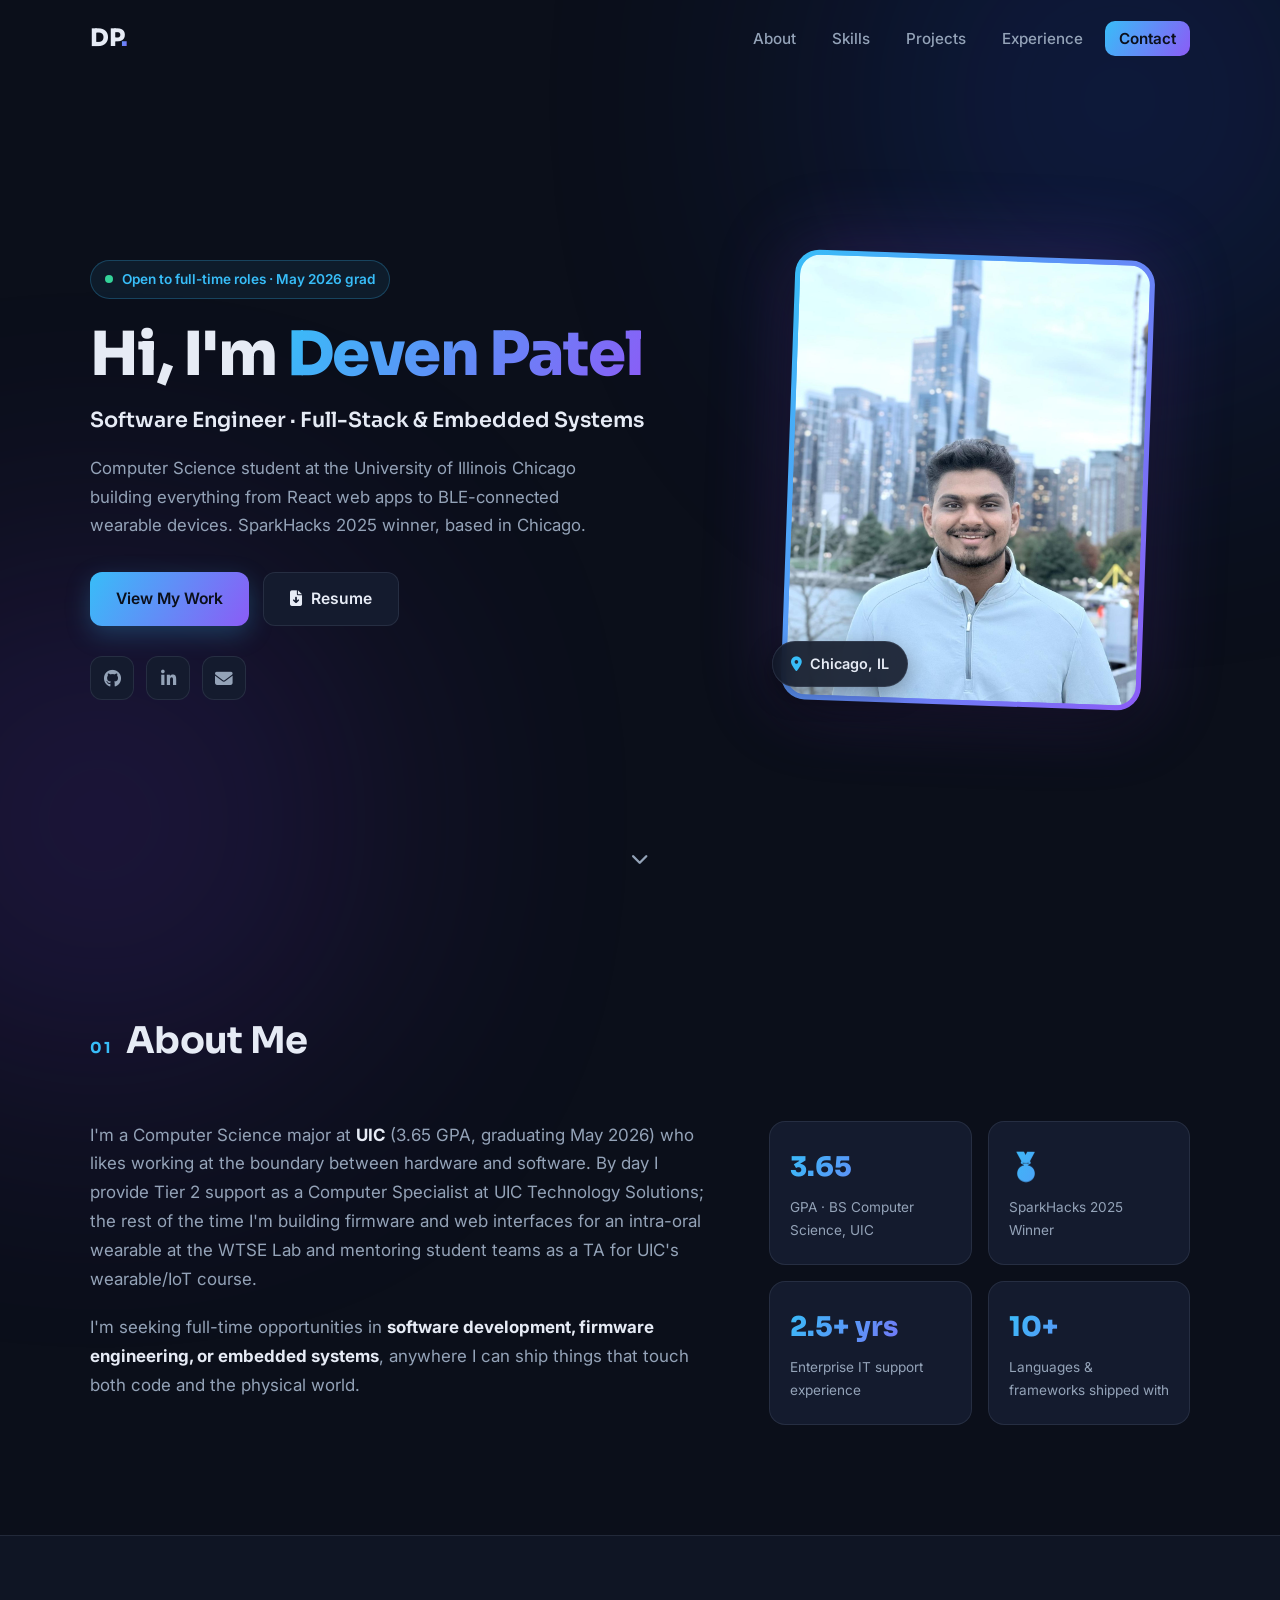
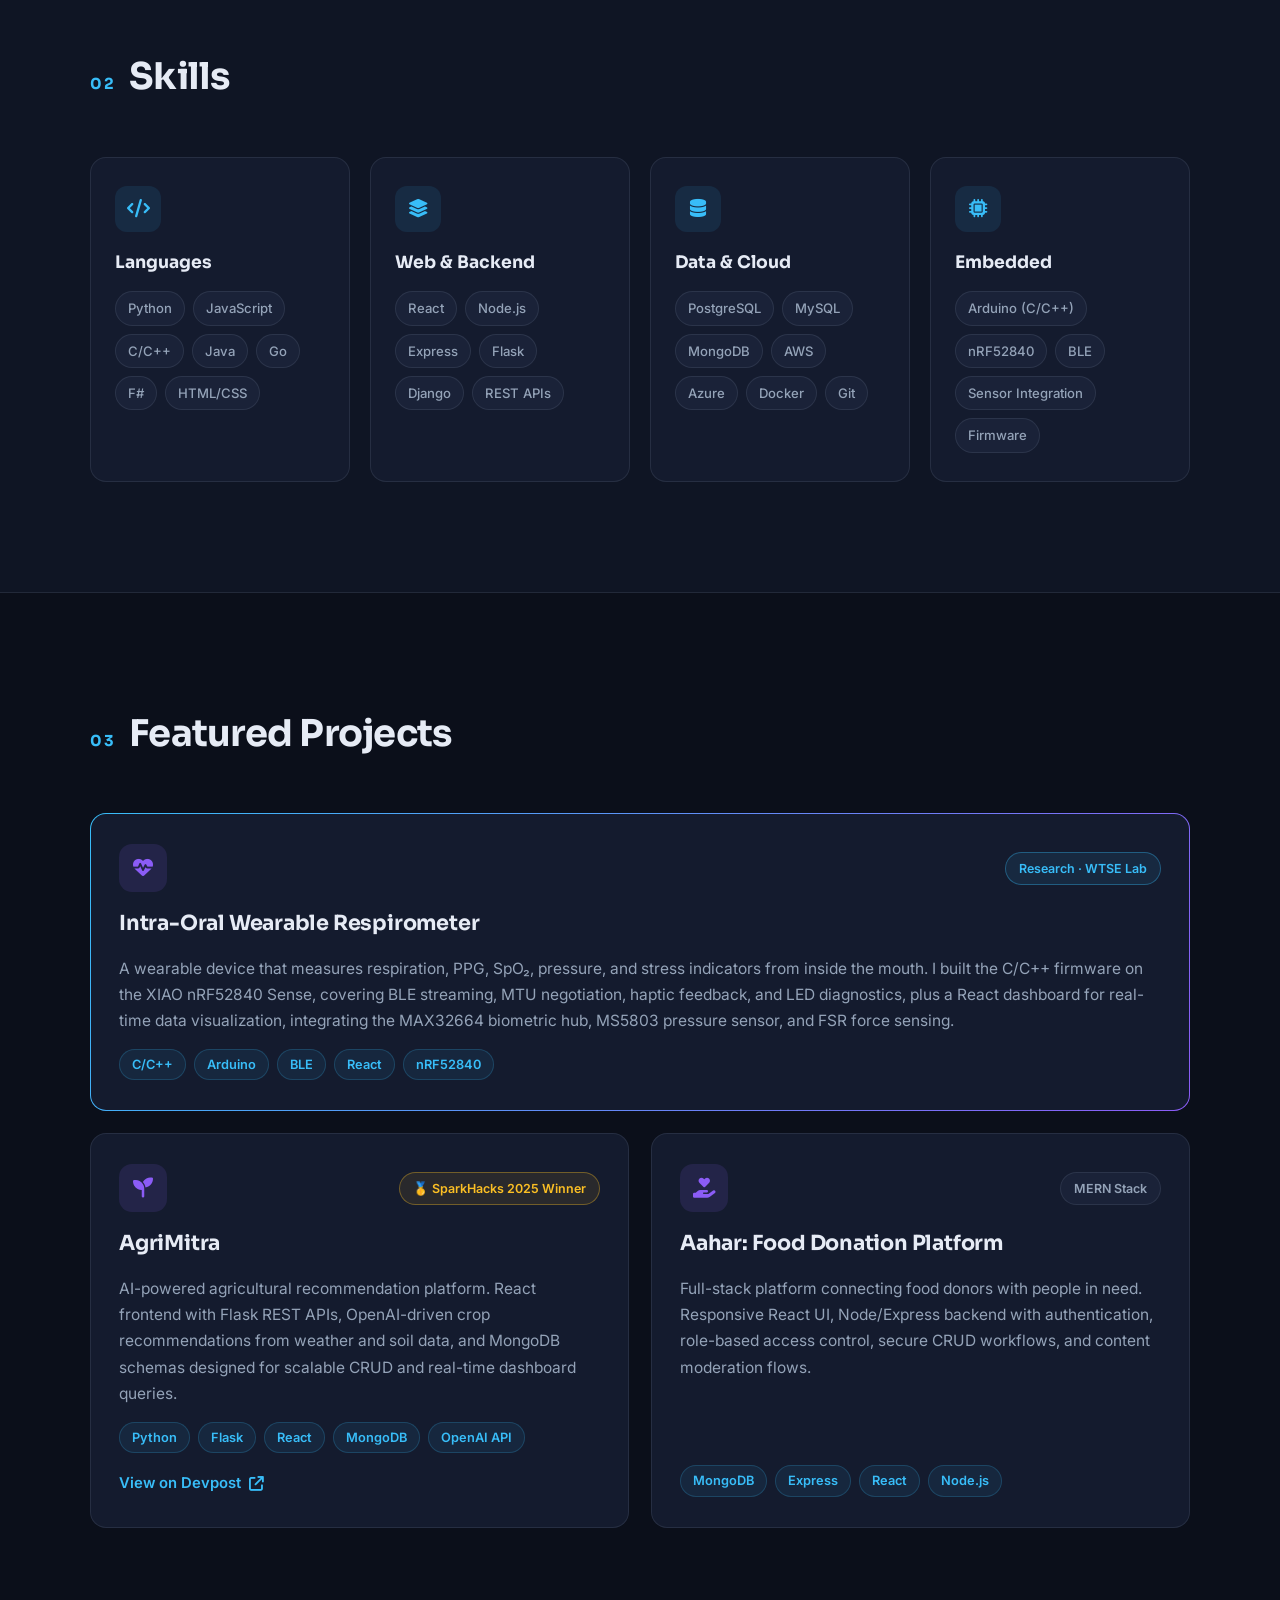
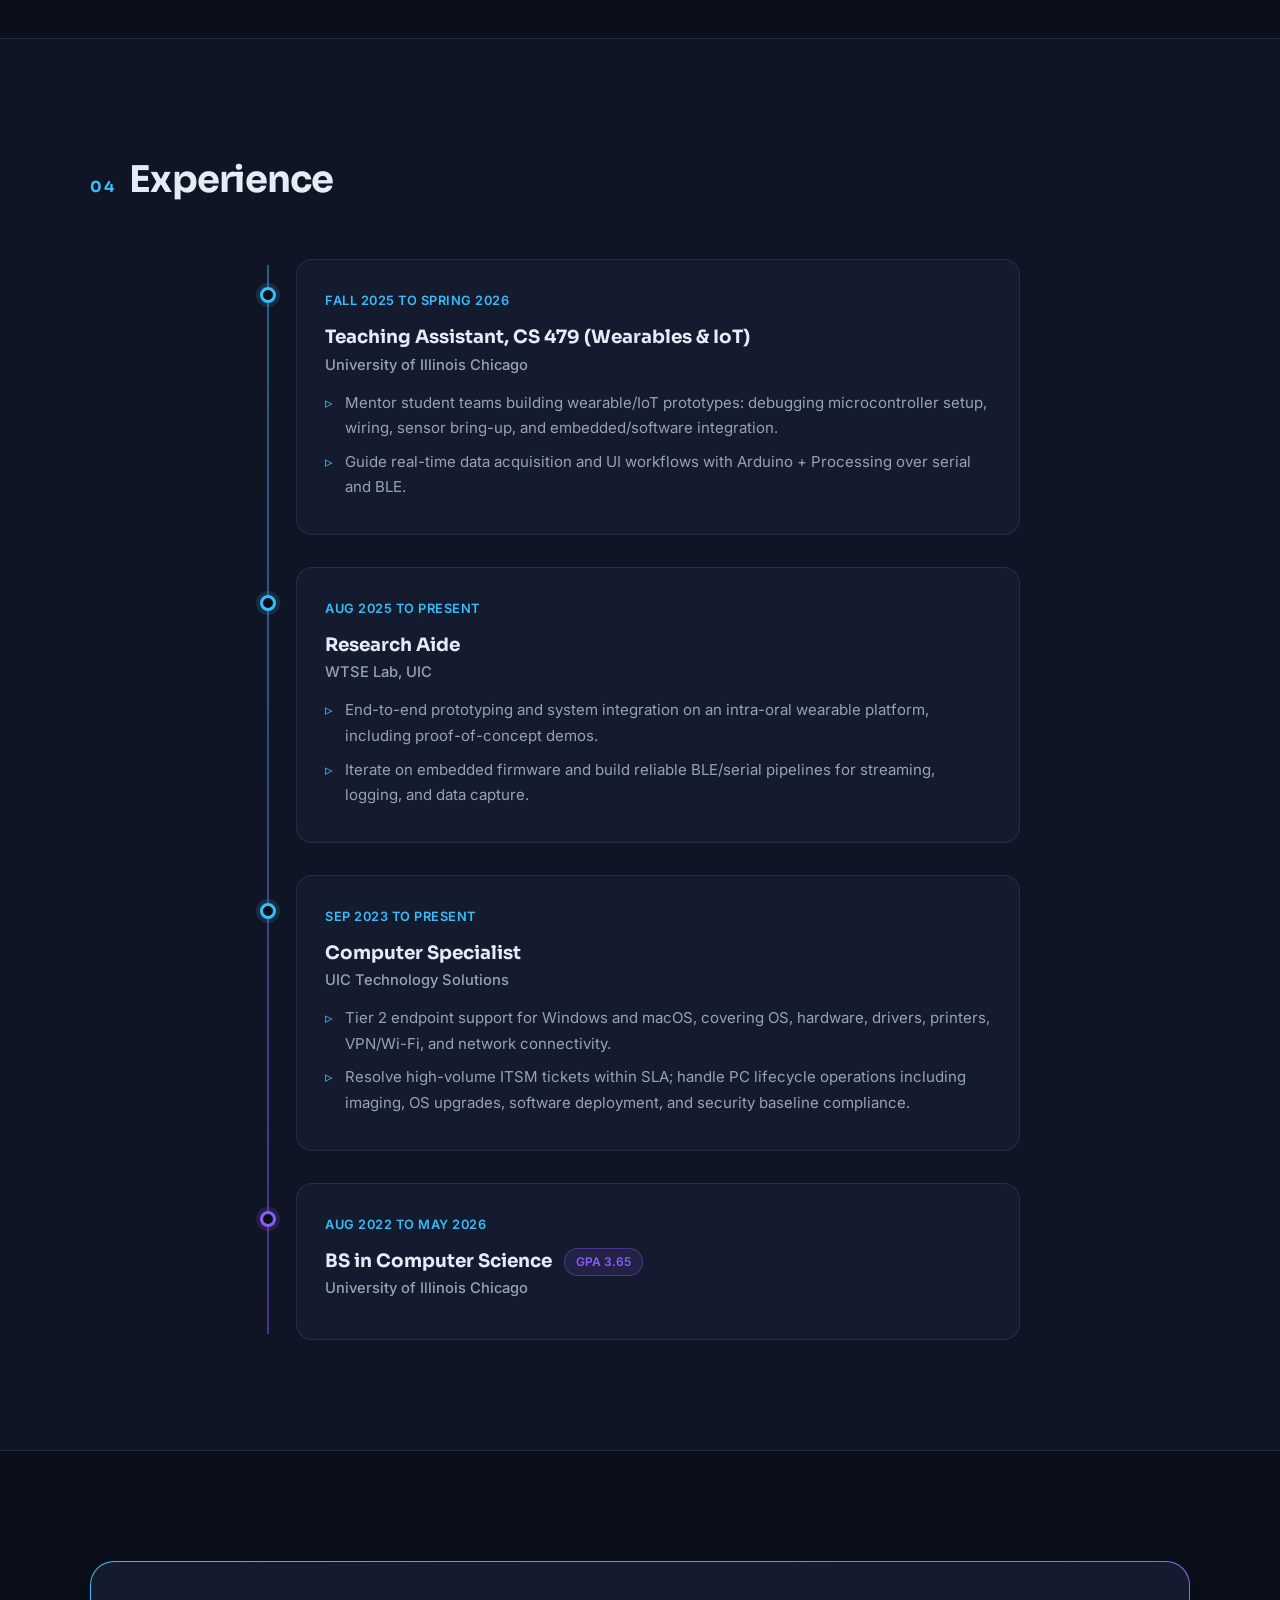
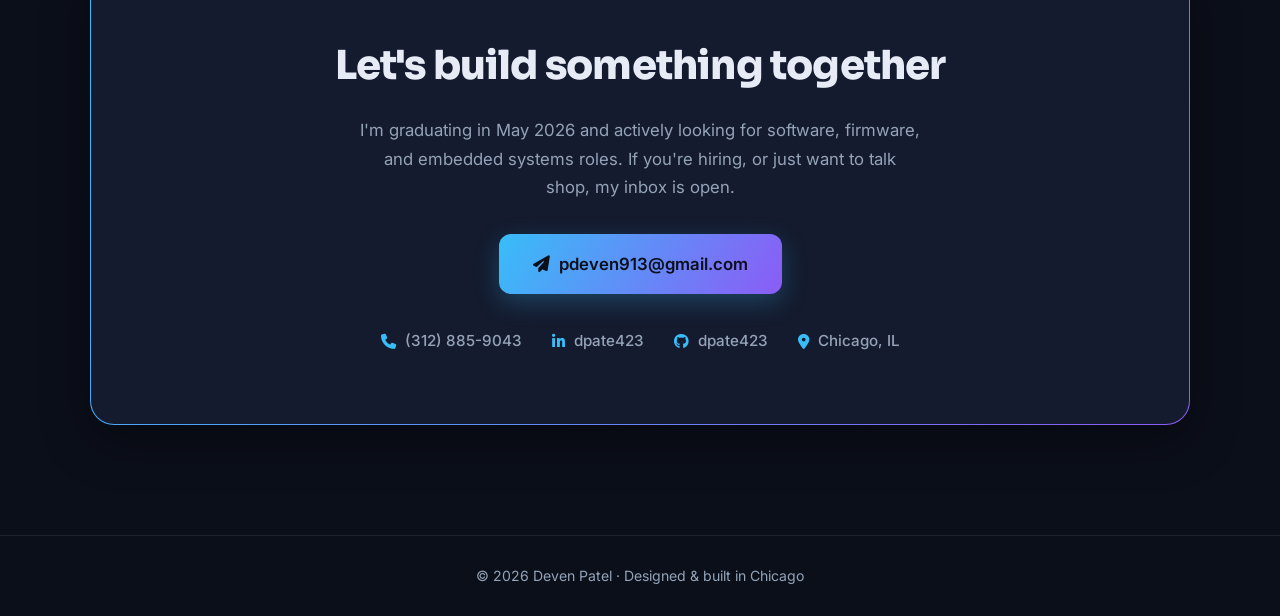
==== commit 08301d18: "Move site back to repo root to fix GitHub Pages 404 Pages serves from the repo root, so the portfoli" ====
--- a/index.html
+++ b/index.html
@@ -3,360 +3,298 @@
 <head>
     <meta charset="UTF-8">
     <meta name="viewport" content="width=device-width, initial-scale=1.0">
-    <meta name="description" content="Deven Patel - Software Engineer & Data Analytics Professional">
-    <title>Deven Patel | Portfolio</title>
+    <meta name="description" content="Deven Patel | Software Engineer specializing in full-stack development and embedded systems. CS @ UIC, Chicago.">
+    <title>Deven Patel | Software Engineer</title>
+    <link rel="preconnect" href="https://fonts.googleapis.com">
+    <link rel="preconnect" href="https://fonts.gstatic.com" crossorigin>
+    <link href="https://fonts.googleapis.com/css2?family=Sora:wght@400;600;700;800&family=Inter:wght@400;500;600&display=swap" rel="stylesheet">
+    <link rel="stylesheet" href="https://cdnjs.cloudflare.com/ajax/libs/font-awesome/6.5.2/css/all.min.css">
     <link rel="stylesheet" href="styles.css">
-    <link rel="stylesheet" href="https://cdnjs.cloudflare.com/ajax/libs/font-awesome/6.4.0/css/all.min.css">
 </head>
 <body>
+    <div class="bg-glow bg-glow-1"></div>
+    <div class="bg-glow bg-glow-2"></div>
+
     <!-- Navigation -->
-    <nav class="navbar">
-        <div class="container">
-            <div class="nav-brand">Deven Patel</div>
-            <ul class="nav-menu">
-                <li><a href="#home" class="nav-link">Home</a></li>
+    <header class="navbar" id="navbar">
+        <nav class="container nav-inner">
+            <a href="#home" class="nav-brand">DP<span class="dot">.</span></a>
+            <ul class="nav-menu" id="navMenu">
                 <li><a href="#about" class="nav-link">About</a></li>
                 <li><a href="#skills" class="nav-link">Skills</a></li>
                 <li><a href="#projects" class="nav-link">Projects</a></li>
                 <li><a href="#experience" class="nav-link">Experience</a></li>
-                <li><a href="#education" class="nav-link">Education</a></li>
-                <li><a href="#contact" class="nav-link">Contact</a></li>
+                <li><a href="#contact" class="nav-link nav-cta">Contact</a></li>
             </ul>
-            <div class="hamburger">
-                <span></span>
-                <span></span>
-                <span></span>
-            </div>
-        </div>
-    </nav>
-
-    <!-- Hero Section -->
-    <section id="home" class="hero">
-        <div class="container">
-            <div class="hero-content">
-                <h1 class="hero-title">Hi, I'm <span class="highlight">Deven Patel</span></h1>
-                <p class="hero-subtitle">Computer Science Student | Full-Stack Developer | Embedded Systems Engineer</p>
-                <p class="hero-description">
-                    Computer Science major at UIC graduating May 2026, passionate about building innovative solutions across full-stack development and embedded systems. Experienced in React, Python, C/C++, and modern web technologies.
-                </p>
-                <div class="hero-buttons">
-                    <a href="#contact" class="btn btn-primary">Get In Touch</a>
-                    <a href="DevenPatelResume0201.pdf" target="_blank" class="btn btn-secondary">Download Resume</a>
-                </div>
-                <div class="social-links">
-                    <a href="mailto:pdeven913@gmail.com" aria-label="Email"><i class="fas fa-envelope"></i></a>
-                    <a href="https://linkedin.com/in/dpate423" target="_blank" aria-label="LinkedIn"><i class="fab fa-linkedin"></i></a>
-                    <a href="https://github.com/dpate423" target="_blank" aria-label="GitHub"><i class="fab fa-github"></i></a>
-                </div>
-            </div>
-        </div>
-    </section>
-
-    <!-- About Section -->
-    <section id="about" class="about">
-        <div class="container">
-            <h2 class="section-title">About Me</h2>
-            <div class="about-content">
-                <div class="about-text">
-                    <p>
-                        I'm a Computer Science student at the University of Illinois Chicago (UIC) with a 3.65 GPA, graduating in May 2026. 
-                        I specialize in full-stack development and embedded systems engineering, with hands-on experience building 
-                        innovative solutions from web applications to IoT wearable devices.
+            <button class="hamburger" id="hamburger" aria-label="Toggle menu" aria-expanded="false">
+                <span></span><span></span><span></span>
+            </button>
+        </nav>
+    </header>
+
+    <main>
+        <!-- Hero -->
+        <section id="home" class="hero">
+            <div class="container hero-grid">
+                <div class="hero-text reveal">
+                    <p class="hero-eyebrow"><span class="status-dot"></span>Open to full-time roles · May 2026 grad</p>
+                    <h1 class="hero-title">Hi, I'm <span class="gradient-text">Deven Patel</span></h1>
+                    <p class="hero-role">Software Engineer · Full-Stack & Embedded Systems</p>
+                    <p class="hero-description">
+                        Computer Science student at the University of Illinois Chicago building
+                        everything from React web apps to BLE-connected wearable devices.
+                        SparkHacks 2025 winner, based in Chicago.
                     </p>
-                    <p>
-                        Currently working as a Computer Specialist at UIC Technology Solutions and contributing to cutting-edge research 
-                        at the WTSE Lab, I combine my technical expertise in React, Python, C/C++, and BLE protocols to create 
-                        impactful projects. I'm passionate about bridging the gap between hardware and software, and I'm seeking 
-                        full-time opportunities in Software Development, Firmware Engineering, or Embedded Systems.
+                    <div class="hero-buttons">
+                        <a href="#projects" class="btn btn-primary">View My Work</a>
+                        <a href="Deven_Patel_Resume_SE.pdf" target="_blank" class="btn btn-secondary"><i class="fas fa-file-arrow-down"></i> Resume</a>
+                    </div>
+                    <div class="social-links">
+                        <a href="https://github.com/dpate423" target="_blank" aria-label="GitHub"><i class="fab fa-github"></i></a>
+                        <a href="https://linkedin.com/in/dpate423" target="_blank" aria-label="LinkedIn"><i class="fab fa-linkedin-in"></i></a>
+                        <a href="mailto:pdeven913@gmail.com" aria-label="Email"><i class="fas fa-envelope"></i></a>
+                    </div>
+                </div>
+                <div class="hero-photo reveal">
+                    <div class="photo-frame">
+                        <img src="headshot.jpeg" alt="Deven Patel in front of the Chicago skyline" loading="eager">
+                    </div>
+                    <div class="photo-badge">
+                        <i class="fas fa-location-dot"></i> Chicago, IL
+                    </div>
+                </div>
+            </div>
+            <a href="#about" class="scroll-hint" aria-label="Scroll down"><i class="fas fa-chevron-down"></i></a>
+        </section>
+
+        <!-- About -->
+        <section id="about" class="section">
+            <div class="container">
+                <h2 class="section-title reveal"><span class="section-num">01</span> About Me</h2>
+                <div class="about-grid">
+                    <div class="about-text reveal">
+                        <p>
+                            I'm a Computer Science major at <strong>UIC</strong> (3.65 GPA, graduating May 2026)
+                            who likes working at the boundary between hardware and software. By day I provide
+                            Tier 2 support as a Computer Specialist at UIC Technology Solutions; the rest of the
+                            time I'm building firmware and web interfaces for an intra-oral wearable at the
+                            WTSE Lab and mentoring student teams as a TA for UIC's wearable/IoT course.
+                        </p>
+                        <p>
+                            I'm seeking full-time opportunities in <strong>software development, firmware
+                            engineering, or embedded systems</strong>, anywhere I can ship things that touch
+                            both code and the physical world.
+                        </p>
+                    </div>
+                    <div class="about-stats reveal">
+                        <div class="stat-card">
+                            <span class="stat-value">3.65</span>
+                            <span class="stat-label">GPA · BS Computer Science, UIC</span>
+                        </div>
+                        <div class="stat-card">
+                            <span class="stat-value">🥇</span>
+                            <span class="stat-label">SparkHacks 2025 Winner</span>
+                        </div>
+                        <div class="stat-card">
+                            <span class="stat-value">2.5+ yrs</span>
+                            <span class="stat-label">Enterprise IT support experience</span>
+                        </div>
+                        <div class="stat-card">
+                            <span class="stat-value">10+</span>
+                            <span class="stat-label">Languages & frameworks shipped with</span>
+                        </div>
+                    </div>
+                </div>
+            </div>
+        </section>
+
+        <!-- Skills -->
+        <section id="skills" class="section section-alt">
+            <div class="container">
+                <h2 class="section-title reveal"><span class="section-num">02</span> Skills</h2>
+                <div class="skills-grid">
+                    <div class="skill-category reveal">
+                        <div class="skill-icon"><i class="fas fa-code"></i></div>
+                        <h3>Languages</h3>
+                        <div class="skill-tags">
+                            <span>Python</span><span>JavaScript</span><span>C/C++</span>
+                            <span>Java</span><span>Go</span><span>F#</span><span>HTML/CSS</span>
+                        </div>
+                    </div>
+                    <div class="skill-category reveal">
+                        <div class="skill-icon"><i class="fas fa-layer-group"></i></div>
+                        <h3>Web & Backend</h3>
+                        <div class="skill-tags">
+                            <span>React</span><span>Node.js</span><span>Express</span>
+                            <span>Flask</span><span>Django</span><span>REST APIs</span>
+                        </div>
+                    </div>
+                    <div class="skill-category reveal">
+                        <div class="skill-icon"><i class="fas fa-database"></i></div>
+                        <h3>Data & Cloud</h3>
+                        <div class="skill-tags">
+                            <span>PostgreSQL</span><span>MySQL</span><span>MongoDB</span>
+                            <span>AWS</span><span>Azure</span><span>Docker</span><span>Git</span>
+                        </div>
+                    </div>
+                    <div class="skill-category reveal">
+                        <div class="skill-icon"><i class="fas fa-microchip"></i></div>
+                        <h3>Embedded</h3>
+                        <div class="skill-tags">
+                            <span>Arduino (C/C++)</span><span>nRF52840</span><span>BLE</span>
+                            <span>Sensor Integration</span><span>Firmware</span>
+                        </div>
+                    </div>
+                </div>
+            </div>
+        </section>
+
+        <!-- Projects -->
+        <section id="projects" class="section">
+            <div class="container">
+                <h2 class="section-title reveal"><span class="section-num">03</span> Featured Projects</h2>
+                <div class="projects-grid">
+                    <article class="project-card project-featured reveal">
+                        <div class="project-top">
+                            <div class="project-icon"><i class="fas fa-heart-pulse"></i></div>
+                            <span class="project-tag tag-research">Research · WTSE Lab</span>
+                        </div>
+                        <h3>Intra-Oral Wearable Respirometer</h3>
+                        <p>
+                            A wearable device that measures respiration, PPG, SpO₂, pressure, and stress
+                            indicators from inside the mouth. I built the C/C++ firmware on the XIAO nRF52840
+                            Sense, covering BLE streaming, MTU negotiation, haptic feedback, and LED
+                            diagnostics, plus a React dashboard for real-time data visualization, integrating
+                            the MAX32664 biometric hub, MS5803 pressure sensor, and FSR force sensing.
+                        </p>
+                        <div class="project-tech">
+                            <span>C/C++</span><span>Arduino</span><span>BLE</span><span>React</span><span>nRF52840</span>
+                        </div>
+                    </article>
+
+                    <article class="project-card reveal">
+                        <div class="project-top">
+                            <div class="project-icon"><i class="fas fa-seedling"></i></div>
+                            <span class="project-tag tag-winner">🥇 SparkHacks 2025 Winner</span>
+                        </div>
+                        <h3>AgriMitra</h3>
+                        <p>
+                            AI-powered agricultural recommendation platform. React frontend with Flask REST
+                            APIs, OpenAI-driven crop recommendations from weather and soil data, and MongoDB
+                            schemas designed for scalable CRUD and real-time dashboard queries.
+                        </p>
+                        <div class="project-tech">
+                            <span>Python</span><span>Flask</span><span>React</span><span>MongoDB</span><span>OpenAI API</span>
+                        </div>
+                        <a href="https://devpost.com/software/agrimitra" target="_blank" class="project-link">
+                            View on Devpost <i class="fas fa-arrow-up-right-from-square"></i>
+                        </a>
+                    </article>
+
+                    <article class="project-card reveal">
+                        <div class="project-top">
+                            <div class="project-icon"><i class="fas fa-hand-holding-heart"></i></div>
+                            <span class="project-tag">MERN Stack</span>
+                        </div>
+                        <h3>Aahar: Food Donation Platform</h3>
+                        <p>
+                            Full-stack platform connecting food donors with people in need. Responsive React
+                            UI, Node/Express backend with authentication, role-based access control, secure
+                            CRUD workflows, and content moderation flows.
+                        </p>
+                        <div class="project-tech">
+                            <span>MongoDB</span><span>Express</span><span>React</span><span>Node.js</span>
+                        </div>
+                    </article>
+                </div>
+            </div>
+        </section>
+
+        <!-- Experience -->
+        <section id="experience" class="section section-alt">
+            <div class="container">
+                <h2 class="section-title reveal"><span class="section-num">04</span> Experience</h2>
+                <div class="timeline">
+                    <div class="timeline-item reveal">
+                        <div class="timeline-marker"></div>
+                        <div class="timeline-card">
+                            <div class="timeline-meta">
+                                <span class="timeline-date">Fall 2025 to Spring 2026</span>
+                            </div>
+                            <h3>Teaching Assistant, CS 479 (Wearables & IoT)</h3>
+                            <p class="timeline-company">University of Illinois Chicago</p>
+                            <ul>
+                                <li>Mentor student teams building wearable/IoT prototypes: debugging microcontroller setup, wiring, sensor bring-up, and embedded/software integration.</li>
+                                <li>Guide real-time data acquisition and UI workflows with Arduino + Processing over serial and BLE.</li>
+                            </ul>
+                        </div>
+                    </div>
+                    <div class="timeline-item reveal">
+                        <div class="timeline-marker"></div>
+                        <div class="timeline-card">
+                            <div class="timeline-meta">
+                                <span class="timeline-date">Aug 2025 to Present</span>
+                            </div>
+                            <h3>Research Aide</h3>
+                            <p class="timeline-company">WTSE Lab, UIC</p>
+                            <ul>
+                                <li>End-to-end prototyping and system integration on an intra-oral wearable platform, including proof-of-concept demos.</li>
+                                <li>Iterate on embedded firmware and build reliable BLE/serial pipelines for streaming, logging, and data capture.</li>
+                            </ul>
+                        </div>
+                    </div>
+                    <div class="timeline-item reveal">
+                        <div class="timeline-marker"></div>
+                        <div class="timeline-card">
+                            <div class="timeline-meta">
+                                <span class="timeline-date">Sep 2023 to Present</span>
+                            </div>
+                            <h3>Computer Specialist</h3>
+                            <p class="timeline-company">UIC Technology Solutions</p>
+                            <ul>
+                                <li>Tier 2 endpoint support for Windows and macOS, covering OS, hardware, drivers, printers, VPN/Wi-Fi, and network connectivity.</li>
+                                <li>Resolve high-volume ITSM tickets within SLA; handle PC lifecycle operations including imaging, OS upgrades, software deployment, and security baseline compliance.</li>
+                            </ul>
+                        </div>
+                    </div>
+                    <div class="timeline-item reveal">
+                        <div class="timeline-marker marker-edu"></div>
+                        <div class="timeline-card">
+                            <div class="timeline-meta">
+                                <span class="timeline-date">Aug 2022 to May 2026</span>
+                            </div>
+                            <h3>BS in Computer Science <span class="gpa-pill">GPA 3.65</span></h3>
+                            <p class="timeline-company">University of Illinois Chicago</p>
+                        </div>
+                    </div>
+                </div>
+            </div>
+        </section>
+
+        <!-- Contact -->
+        <section id="contact" class="section">
+            <div class="container">
+                <div class="contact-card reveal">
+                    <h2 class="contact-title">Let's build something together</h2>
+                    <p class="contact-description">
+                        I'm graduating in May 2026 and actively looking for software, firmware, and
+                        embedded systems roles. If you're hiring, or just want to talk shop, my inbox is open.
                     </p>
-                    <div class="about-highlights">
-                        <div class="highlight-item">
-                            <i class="fas fa-code"></i>
-                            <h3>Full-Stack Development</h3>
-                            <p>Building modern web apps with React, Node.js, and MERN stack</p>
-                        </div>
-                        <div class="highlight-item">
-                            <i class="fas fa-microchip"></i>
-                            <h3>Embedded Systems</h3>
-                            <p>Firmware development with Arduino, BLE, and sensor integration</p>
-                        </div>
-                        <div class="highlight-item">
-                            <i class="fas fa-trophy"></i>
-                            <h3>Hackathon Winner</h3>
-                            <p>SparkHacks 2025 winner with AI-powered AgriMitra platform</p>
-                        </div>
-                    </div>
-                </div>
-            </div>
-        </div>
-    </section>
-
-    <!-- Skills Section -->
-    <section id="skills" class="skills">
-        <div class="container">
-            <h2 class="section-title">Skills & Technologies</h2>
-            <div class="skills-grid">
-                <div class="skill-category">
-                    <h3><i class="fas fa-laptop-code"></i> Programming Languages</h3>
-                    <div class="skill-tags">
-                        <span class="skill-tag">Python</span>
-                        <span class="skill-tag">JavaScript</span>
-                        <span class="skill-tag">C/C++</span>
-                        <span class="skill-tag">Java</span>
-                        <span class="skill-tag">Go</span>
-                        <span class="skill-tag">F#</span>
-                        <span class="skill-tag">HTML/CSS</span>
-                    </div>
-                </div>
-                <div class="skill-category">
-                    <h3><i class="fas fa-tools"></i> Frontend & Backend</h3>
-                    <div class="skill-tags">
-                        <span class="skill-tag">React</span>
-                        <span class="skill-tag">Node.js</span>
-                        <span class="skill-tag">Express</span>
-                        <span class="skill-tag">Flask</span>
-                        <span class="skill-tag">Django</span>
-                        <span class="skill-tag">REST APIs</span>
-                    </div>
-                </div>
-                <div class="skill-category">
-                    <h3><i class="fas fa-database"></i> Databases & Tools</h3>
-                    <div class="skill-tags">
-                        <span class="skill-tag">PostgreSQL</span>
-                        <span class="skill-tag">MySQL</span>
-                        <span class="skill-tag">MongoDB</span>
-                        <span class="skill-tag">Git</span>
-                        <span class="skill-tag">Docker</span>
-                        <span class="skill-tag">AWS</span>
-                        <span class="skill-tag">Azure</span>
-                        <span class="skill-tag">Postman</span>
-                    </div>
-                </div>
-                <div class="skill-category">
-                    <h3><i class="fas fa-microchip"></i> Embedded Systems</h3>
-                    <div class="skill-tags">
-                        <span class="skill-tag">Arduino (C/C++)</span>
-                        <span class="skill-tag">XIAO nRF52840</span>
-                        <span class="skill-tag">BLE Protocols</span>
-                        <span class="skill-tag">Sensor Integration</span>
-                        <span class="skill-tag">Firmware Development</span>
-                    </div>
-                </div>
-            </div>
-            
-            <h3 class="skills-subtitle">Soft Skills</h3>
-            <div class="soft-skills">
-                <span class="soft-skill">Problem Solving</span>
-                <span class="soft-skill">Technical Communication</span>
-                <span class="soft-skill">Team Collaboration</span>
-                <span class="soft-skill">Mentorship</span>
-                <span class="soft-skill">Time Management</span>
-                <span class="soft-skill">Adaptability</span>
-                <span class="soft-skill">Customer Service</span>
-                <span class="soft-skill">Documentation</span>
-            </div>
-        </div>
-    </section>
-
-    <!-- Projects Section -->
-    <section id="projects" class="projects">
-        <div class="container">
-            <h2 class="section-title">Featured Projects</h2>
-            <div class="projects-grid">
-                <div class="project-card featured">
-                    <div class="project-header">
-                        <h3>🏆 Intra-Oral Wearable Respirometer</h3>
-                        <span class="project-tag passion">Passion Project</span>
-                    </div>
-                    <div class="project-tech">
-                        <span class="tech-badge">React</span>
-                        <span class="tech-badge">C/C++ (Arduino)</span>
-                        <span class="tech-badge">BLE</span>
-                        <span class="tech-badge">Embedded Systems</span>
-                    </div>
-                    <ul class="project-description">
-                        <li>Developed React-based web UI for real-time data visualization and interaction with intra-oral wearable device measuring physiological parameters including respiration, PPG, SpO2, pressure, and stress indicators</li>
-                        <li>Designed firmware in C/C++ (Arduino) for XIAO nRF52840 Sense microcontroller, implementing BLE communication protocols for streaming sensor data from biometric hub (MAX32664), pressure sensor (MS5803), and FSR force detection</li>
-                        <li>Architected data-handling pipeline for BLE packet management, MTU negotiation, and synchronization between hardware sensors and web-based UI</li>
-                        <li>Implemented haptic feedback system and LED diagnostics; collaborated with hardware team to optimize single-chip design for time-sensitive research deadline</li>
-                    </ul>
-                </div>
-
-                <div class="project-card winner">
-                    <div class="project-header">
-                        <h3>🥇 AgriMitra</h3>
-                        <span class="project-tag winner">SparkHacks 2025 Winner</span>
-                    </div>
-                    <div class="project-tech">
-                        <span class="tech-badge">Python</span>
-                        <span class="tech-badge">Flask</span>
-                        <span class="tech-badge">React</span>
-                        <span class="tech-badge">MongoDB</span>
-                        <span class="tech-badge">OpenAI API</span>
-                    </div>
-                    <ul class="project-description">
-                        <li>Built full-stack agricultural recommendation platform with React UI and Flask REST APIs; integrated OpenAI API for intelligent crop recommendations and farming insights based on weather data and soil conditions</li>
-                        <li>Designed MongoDB schemas and indexes to support scalable CRUD operations, filtering, and real-time dashboard queries for agricultural data management</li>
-                    </ul>
-                    <div class="project-links">
-                        <a href="https://devpost.com/software/agrimitra" target="_blank" class="project-link">
-                            <i class="fas fa-external-link-alt"></i> View on Devpost
-                        </a>
-                    </div>
-                </div>
-
-                <div class="project-card">
-                    <div class="project-header">
-                        <h3>Aahar - Food Donation Platform</h3>
-                    </div>
-                    <div class="project-tech">
-                        <span class="tech-badge">MongoDB</span>
-                        <span class="tech-badge">Express</span>
-                        <span class="tech-badge">React</span>
-                        <span class="tech-badge">Node.js</span>
-                    </div>
-                    <ul class="project-description">
-                        <li>Developed MERN stack food donation platform with responsive React UI and Node/Express backend</li>
-                        <li>Implemented authentication, role-based access control (RBAC), and secure CRUD workflows for managing posts and donations</li>
-                        <li>Optimized user experience with real-time UI updates and efficient API/database integration through validated queries and content moderation flows</li>
-                    </ul>
-                </div>
-            </div>
-        </div>
-    </section>
-
-    <!-- Experience Section -->
-    <section id="experience" class="experience">
-        <div class="container">
-            <h2 class="section-title">Work Experience</h2>
-            <div class="timeline">
-                <div class="timeline-item">
-                    <div class="timeline-dot"></div>
-                    <div class="timeline-content">
-                        <div class="timeline-header">
-                            <h3>Teaching Assistant - CS 479</h3>
-                            <span class="company">University of Illinois Chicago</span>
-                            <span class="date">Fall 2025 & Spring 2026</span>
-                        </div>
-                        <ul class="timeline-description">
-                            <li>Mentored student teams building wearable/IoT prototypes; debugged microcontroller setup, wiring, sensor bring-up, and embedded/software integration</li>
-                            <li>Guided real-time data acquisition and UI workflows using Arduino + Processing (serial/BLE)</li>
-                            <li>Supported signal visualization, event-driven interactions, and rapid iteration on demo-ready interfaces</li>
-                        </ul>
-                    </div>
-                </div>
-
-                <div class="timeline-item">
-                    <div class="timeline-dot"></div>
-                    <div class="timeline-content">
-                        <div class="timeline-header">
-                            <h3>Research Aide Volunteer</h3>
-                            <span class="company">WTSE Lab, UIC</span>
-                            <span class="date">Aug 2025 - Present</span>
-                        </div>
-                        <ul class="timeline-description">
-                            <li>Contribute to intra-oral wearable platform through end-to-end prototyping, system integration, and proof-of-concept demos</li>
-                            <li>Support embedded firmware iteration and build reliable BLE/serial data pipelines for streaming, logging, and data capture</li>
-                            <li>Collaborate on sensing and human-computer interaction applications for research purposes</li>
-                        </ul>
-                    </div>
-                </div>
-
-                <div class="timeline-item">
-                    <div class="timeline-dot"></div>
-                    <div class="timeline-content">
-                        <div class="timeline-header">
-                            <h3>Computer Specialist</h3>
-                            <span class="company">UIC Technology Solutions</span>
-                            <span class="date">Sep 2023 - Present</span>
-                        </div>
-                        <ul class="timeline-description">
-                            <li>Provide Tier 2 endpoint support for Windows and macOS, troubleshooting OS, hardware, drivers, printers, VPN/Wi-Fi, and network connectivity</li>
-                            <li>Resolve high-volume tickets via ITSM with strong SLAs and customer service excellence</li>
-                            <li>Perform PC lifecycle operations including imaging/re-imaging, OS upgrades, software deployment, and device configuration</li>
-                            <li>Ensure standard builds and baseline security compliance across enterprise endpoints</li>
-                        </ul>
-                    </div>
-                </div>
-            </div>
-        </div>
-    </section>
-
-    <!-- Education Section -->
-    <section id="education" class="education">
-        <div class="container">
-            <h2 class="section-title">Education</h2>
-            <div class="education-grid">
-                <div class="education-card">
-                    <div class="education-icon">
-                        <i class="fas fa-graduation-cap"></i>
-                    </div>
-                    <h3>Bachelor of Science in Computer Science</h3>
-                    <p class="school">University of Illinois Chicago (UIC)</p>
-                    <p class="date">Aug 2022 - May 2026</p>
-                    <p class="gpa">GPA: 3.65/4.0</p>
-                </div>
-            </div>
-        </div>
-    </section>
-
-    <!-- Contact Section -->
-    <section id="contact" class="contact">
-        <div class="container">
-            <h2 class="section-title">Get In Touch</h2>
-            <div class="contact-content">
-                <div class="contact-info">
-                    <p class="contact-description">
-                        I'm always open to discussing new opportunities, interesting projects, or 
-                        partnerships. Feel free to reach out!
-                    </p>
+                    <a href="mailto:pdeven913@gmail.com" class="btn btn-primary btn-lg"><i class="fas fa-paper-plane"></i> pdeven913@gmail.com</a>
                     <div class="contact-methods">
-                        <div class="contact-item">
-                            <i class="fas fa-envelope"></i>
-                            <div>
-                                <h4>Email</h4>
-                                <a href="mailto:pdeven913@gmail.com">pdeven913@gmail.com</a>
-                            </div>
-                        </div>
-                        <div class="contact-item">
-                            <i class="fas fa-phone"></i>
-                            <div>
-                                <h4>Phone</h4>
-                                <p>+1 (312) 885-9043</p>
-                            </div>
-                        </div>
-                        <div class="contact-item">
-                            <i class="fas fa-map-marker-alt"></i>
-                            <div>
-                                <h4>Location</h4>
-                                <p>Chicago, IL</p>
-                            </div>
-                        </div>
-                        <div class="contact-item">
-                            <i class="fab fa-linkedin"></i>
-                            <div>
-                                <h4>LinkedIn</h4>
-                                <a href="https://linkedin.com/in/dpate423" target="_blank">linkedin.com/in/dpate423</a>
-                            </div>
-                        </div>
-                        <div class="contact-item">
-                            <i class="fab fa-github"></i>
-                            <div>
-                                <h4>GitHub</h4>
-                                <a href="https://github.com/dpate423" target="_blank">github.com/dpate423</a>
-                            </div>
-                        </div>
-                    </div>
-                </div>
-            </div>
-        </div>
-    </section>
-
-    <!-- Footer -->
+                        <a href="tel:+13128859043"><i class="fas fa-phone"></i> (312) 885-9043</a>
+                        <a href="https://linkedin.com/in/dpate423" target="_blank"><i class="fab fa-linkedin-in"></i> dpate423</a>
+                        <a href="https://github.com/dpate423" target="_blank"><i class="fab fa-github"></i> dpate423</a>
+                        <span><i class="fas fa-location-dot"></i> Chicago, IL</span>
+                    </div>
+                </div>
+            </div>
+        </section>
+    </main>
+
     <footer class="footer">
         <div class="container">
-            <p>&copy; 2026 Deven Patel. All rights reserved.</p>
-            <p>Built with passion and code</p>
+            <p>© 2026 Deven Patel · Designed & built in Chicago</p>
         </div>
     </footer>
 
--- a/styles.css
+++ b/styles.css
@@ -1,870 +1,909 @@
-/* Reset and Base Styles */
+/* ============================================================
+   Deven Patel Portfolio
+   Dark, modern theme with cyan→violet gradient accents
+   ============================================================ */
+
+:root {
+    --bg: #0b0f1a;
+    --bg-alt: #0f1524;
+    --surface: #141b2e;
+    --surface-2: #1a2238;
+    --border: rgba(148, 163, 184, 0.14);
+    --text: #e6ebf5;
+    --text-muted: #94a3b8;
+    --accent: #38bdf8;
+    --accent-2: #8b5cf6;
+    --gradient: linear-gradient(120deg, #38bdf8, #8b5cf6);
+    --radius: 16px;
+    --shadow: 0 16px 48px rgba(0, 0, 0, 0.4);
+    --font-display: 'Sora', sans-serif;
+    --font-body: 'Inter', sans-serif;
+}
+
 * {
     margin: 0;
     padding: 0;
     box-sizing: border-box;
 }
 
-:root {
-    --primary-color: #2563eb;
-    --secondary-color: #1e40af;
-    --accent-color: #3b82f6;
-    --text-color: #1f2937;
-    --text-light: #6b7280;
-    --bg-color: #ffffff;
-    --bg-secondary: #f9fafb;
-    --bg-dark: #111827;
-    --border-color: #e5e7eb;
-    --shadow: 0 4px 6px rgba(0, 0, 0, 0.1);
-    --shadow-lg: 0 10px 25px rgba(0, 0, 0, 0.15);
-}
-
 html {
     scroll-behavior: smooth;
+    scroll-padding-top: 90px;
 }
 
 body {
-    font-family: 'Segoe UI', Tahoma, Geneva, Verdana, sans-serif;
-    line-height: 1.6;
-    color: var(--text-color);
-    background-color: var(--bg-color);
+    font-family: var(--font-body);
+    background: var(--bg);
+    color: var(--text);
+    line-height: 1.7;
+    overflow-x: hidden;
 }
 
 .container {
-    max-width: 1200px;
+    width: min(1100px, 92%);
     margin: 0 auto;
-    padding: 0 20px;
-}
-
-/* Navigation */
+}
+
+/* ---------- Ambient background glows ---------- */
+.bg-glow {
+    position: fixed;
+    border-radius: 50%;
+    filter: blur(140px);
+    opacity: 0.22;
+    pointer-events: none;
+    z-index: 0;
+}
+
+.bg-glow-1 {
+    width: 560px;
+    height: 560px;
+    background: #1d4ed8;
+    top: -180px;
+    right: -120px;
+}
+
+.bg-glow-2 {
+    width: 480px;
+    height: 480px;
+    background: #7c3aed;
+    bottom: -160px;
+    left: -140px;
+}
+
+main, .navbar, .footer {
+    position: relative;
+    z-index: 1;
+}
+
+/* ---------- Navbar ---------- */
 .navbar {
     position: fixed;
     top: 0;
     left: 0;
     right: 0;
-    background: rgba(255, 255, 255, 0.98);
-    backdrop-filter: blur(10px);
-    box-shadow: var(--shadow);
-    z-index: 1000;
-    transition: all 0.3s ease;
-}
-
-.navbar .container {
-    display: flex;
+    z-index: 100;
+    padding: 18px 0;
+    transition: background 0.3s ease, box-shadow 0.3s ease, padding 0.3s ease;
+}
+
+.navbar.scrolled {
+    background: rgba(11, 15, 26, 0.85);
+    backdrop-filter: blur(14px);
+    -webkit-backdrop-filter: blur(14px);
+    box-shadow: 0 4px 24px rgba(0, 0, 0, 0.35);
+    padding: 12px 0;
+}
+
+.nav-inner {
+    display: flex;
+    align-items: center;
     justify-content: space-between;
+}
+
+.nav-brand {
+    font-family: var(--font-display);
+    font-size: 1.5rem;
+    font-weight: 800;
+    color: var(--text);
+    text-decoration: none;
+    letter-spacing: -0.02em;
+}
+
+.nav-brand .dot {
+    background: var(--gradient);
+    -webkit-background-clip: text;
+    background-clip: text;
+    color: transparent;
+}
+
+.nav-menu {
+    display: flex;
     align-items: center;
-    padding: 1rem 20px;
-}
-
-.nav-brand {
-    font-size: 1.5rem;
-    font-weight: bold;
-    color: var(--primary-color);
-}
-
-.nav-menu {
-    display: flex;
+    gap: 8px;
     list-style: none;
-    gap: 2rem;
 }
 
 .nav-link {
-    color: var(--text-color);
+    color: var(--text-muted);
     text-decoration: none;
+    font-size: 0.95rem;
     font-weight: 500;
-    transition: color 0.3s ease;
-    position: relative;
-}
-
-.nav-link::after {
-    content: '';
-    position: absolute;
-    bottom: -5px;
-    left: 0;
-    width: 0;
-    height: 2px;
-    background: var(--primary-color);
-    transition: width 0.3s ease;
+    padding: 8px 14px;
+    border-radius: 10px;
+    transition: color 0.2s ease, background 0.2s ease;
 }
 
 .nav-link:hover {
-    color: var(--primary-color);
-}
-
-.nav-link:hover::after {
-    width: 100%;
+    color: var(--text);
+    background: rgba(148, 163, 184, 0.1);
+}
+
+.nav-cta {
+    color: #0b0f1a;
+    background: var(--gradient);
+    font-weight: 600;
+}
+
+.nav-cta:hover {
+    color: #0b0f1a;
+    background: var(--gradient);
+    filter: brightness(1.12);
 }
 
 .hamburger {
     display: none;
     flex-direction: column;
+    gap: 5px;
+    background: none;
+    border: none;
     cursor: pointer;
-    gap: 4px;
+    padding: 6px;
+    z-index: 110;
 }
 
 .hamburger span {
-    width: 25px;
-    height: 3px;
-    background: var(--text-color);
-    transition: all 0.3s ease;
-}
-
-/* Hero Section */
+    width: 24px;
+    height: 2px;
+    background: var(--text);
+    border-radius: 2px;
+    transition: transform 0.3s ease, opacity 0.3s ease;
+}
+
+.hamburger.open span:nth-child(1) { transform: translateY(7px) rotate(45deg); }
+.hamburger.open span:nth-child(2) { opacity: 0; }
+.hamburger.open span:nth-child(3) { transform: translateY(-7px) rotate(-45deg); }
+
+/* ---------- Hero ---------- */
 .hero {
-    min-height: 100vh;
+    min-height: 100svh;
     display: flex;
     align-items: center;
-    padding-top: 80px;
-    background: linear-gradient(135deg, #667eea 0%, #764ba2 100%);
-    color: white;
     position: relative;
-    overflow: hidden;
-}
-
-.hero::before {
+    padding: 120px 0 60px;
+}
+
+.hero-grid {
+    display: grid;
+    grid-template-columns: 1.15fr 0.85fr;
+    gap: 56px;
+    align-items: center;
+}
+
+.hero-eyebrow {
+    display: inline-flex;
+    align-items: center;
+    gap: 9px;
+    font-size: 0.85rem;
+    font-weight: 600;
+    color: var(--accent);
+    background: rgba(56, 189, 248, 0.08);
+    border: 1px solid rgba(56, 189, 248, 0.25);
+    padding: 7px 14px;
+    border-radius: 999px;
+    margin-bottom: 22px;
+}
+
+.status-dot {
+    width: 8px;
+    height: 8px;
+    border-radius: 50%;
+    background: #34d399;
+    box-shadow: 0 0 0 0 rgba(52, 211, 153, 0.6);
+    animation: pulse 2s infinite;
+}
+
+@keyframes pulse {
+    0% { box-shadow: 0 0 0 0 rgba(52, 211, 153, 0.5); }
+    70% { box-shadow: 0 0 0 9px rgba(52, 211, 153, 0); }
+    100% { box-shadow: 0 0 0 0 rgba(52, 211, 153, 0); }
+}
+
+.hero-title {
+    font-family: var(--font-display);
+    font-size: clamp(2.4rem, 5.5vw, 3.8rem);
+    font-weight: 800;
+    line-height: 1.12;
+    letter-spacing: -0.025em;
+    margin-bottom: 14px;
+}
+
+.gradient-text {
+    background: var(--gradient);
+    -webkit-background-clip: text;
+    background-clip: text;
+    color: transparent;
+}
+
+.hero-role {
+    font-family: var(--font-display);
+    font-size: clamp(1.05rem, 2.2vw, 1.3rem);
+    font-weight: 600;
+    color: var(--text);
+    margin-bottom: 16px;
+}
+
+.hero-description {
+    color: var(--text-muted);
+    font-size: 1.05rem;
+    max-width: 520px;
+    margin-bottom: 32px;
+}
+
+.hero-buttons {
+    display: flex;
+    flex-wrap: wrap;
+    gap: 14px;
+    margin-bottom: 30px;
+}
+
+.btn {
+    display: inline-flex;
+    align-items: center;
+    gap: 9px;
+    padding: 13px 26px;
+    border-radius: 12px;
+    font-family: var(--font-body);
+    font-size: 0.98rem;
+    font-weight: 600;
+    text-decoration: none;
+    transition: transform 0.2s ease, box-shadow 0.2s ease, filter 0.2s ease;
+}
+
+.btn-primary {
+    background: var(--gradient);
+    color: #0b0f1a;
+    box-shadow: 0 8px 24px rgba(56, 189, 248, 0.25);
+}
+
+.btn-primary:hover {
+    transform: translateY(-2px);
+    filter: brightness(1.1);
+    box-shadow: 0 12px 32px rgba(56, 189, 248, 0.35);
+}
+
+.btn-secondary {
+    background: var(--surface);
+    color: var(--text);
+    border: 1px solid var(--border);
+}
+
+.btn-secondary:hover {
+    transform: translateY(-2px);
+    border-color: rgba(56, 189, 248, 0.5);
+}
+
+.btn-lg {
+    padding: 16px 34px;
+    font-size: 1.05rem;
+}
+
+.social-links {
+    display: flex;
+    gap: 12px;
+}
+
+.social-links a {
+    display: grid;
+    place-items: center;
+    width: 44px;
+    height: 44px;
+    border-radius: 12px;
+    background: var(--surface);
+    border: 1px solid var(--border);
+    color: var(--text-muted);
+    font-size: 1.1rem;
+    text-decoration: none;
+    transition: color 0.2s ease, border-color 0.2s ease, transform 0.2s ease;
+}
+
+.social-links a:hover {
+    color: var(--accent);
+    border-color: rgba(56, 189, 248, 0.5);
+    transform: translateY(-3px);
+}
+
+/* ---------- Hero photo ---------- */
+.hero-photo {
+    position: relative;
+    justify-self: center;
+}
+
+.photo-frame {
+    position: relative;
+    width: min(360px, 78vw);
+    aspect-ratio: 4 / 5;
+    border-radius: 24px;
+    padding: 5px;
+    background: var(--gradient);
+    box-shadow: var(--shadow), 0 0 80px rgba(139, 92, 246, 0.25);
+    transform: rotate(2deg);
+    transition: transform 0.4s ease;
+}
+
+.photo-frame:hover {
+    transform: rotate(0deg) scale(1.02);
+}
+
+.photo-frame img {
+    width: 100%;
+    height: 100%;
+    object-fit: cover;
+    border-radius: 20px;
+    display: block;
+}
+
+.photo-badge {
+    position: absolute;
+    bottom: 18px;
+    left: -16px;
+    display: inline-flex;
+    align-items: center;
+    gap: 8px;
+    background: rgba(15, 21, 36, 0.88);
+    backdrop-filter: blur(10px);
+    -webkit-backdrop-filter: blur(10px);
+    border: 1px solid var(--border);
+    color: var(--text);
+    font-weight: 600;
+    font-size: 0.9rem;
+    padding: 10px 18px;
+    border-radius: 999px;
+    box-shadow: 0 8px 24px rgba(0, 0, 0, 0.35);
+    white-space: nowrap;
+}
+
+.photo-badge i {
+    color: var(--accent);
+}
+
+.scroll-hint {
+    position: absolute;
+    bottom: 26px;
+    left: 50%;
+    transform: translateX(-50%);
+    color: var(--text-muted);
+    font-size: 1.1rem;
+    animation: bob 2.2s ease-in-out infinite;
+}
+
+@keyframes bob {
+    0%, 100% { transform: translate(-50%, 0); }
+    50% { transform: translate(-50%, 8px); }
+}
+
+/* ---------- Sections ---------- */
+.section {
+    padding: 110px 0;
+}
+
+.section-alt {
+    background: var(--bg-alt);
+    border-top: 1px solid var(--border);
+    border-bottom: 1px solid var(--border);
+}
+
+.section-title {
+    font-family: var(--font-display);
+    font-size: clamp(1.7rem, 3.5vw, 2.3rem);
+    font-weight: 700;
+    letter-spacing: -0.02em;
+    margin-bottom: 48px;
+    display: flex;
+    align-items: baseline;
+    gap: 14px;
+}
+
+.section-num {
+    font-size: 0.95rem;
+    font-weight: 700;
+    color: var(--accent);
+    letter-spacing: 0.1em;
+}
+
+/* ---------- About ---------- */
+.about-grid {
+    display: grid;
+    grid-template-columns: 1.2fr 0.8fr;
+    gap: 48px;
+    align-items: start;
+}
+
+.about-text p {
+    color: var(--text-muted);
+    font-size: 1.06rem;
+    margin-bottom: 20px;
+}
+
+.about-text strong {
+    color: var(--text);
+}
+
+.about-stats {
+    display: grid;
+    grid-template-columns: 1fr 1fr;
+    gap: 16px;
+}
+
+.stat-card {
+    background: var(--surface);
+    border: 1px solid var(--border);
+    border-radius: var(--radius);
+    padding: 22px 20px;
+    display: flex;
+    flex-direction: column;
+    gap: 6px;
+    transition: transform 0.25s ease, border-color 0.25s ease;
+}
+
+.stat-card:hover {
+    transform: translateY(-4px);
+    border-color: rgba(56, 189, 248, 0.4);
+}
+
+.stat-value {
+    font-family: var(--font-display);
+    font-size: 1.7rem;
+    font-weight: 800;
+    background: var(--gradient);
+    -webkit-background-clip: text;
+    background-clip: text;
+    color: transparent;
+}
+
+.stat-label {
+    font-size: 0.85rem;
+    color: var(--text-muted);
+}
+
+/* ---------- Skills ---------- */
+.skills-grid {
+    display: grid;
+    grid-template-columns: repeat(auto-fit, minmax(240px, 1fr));
+    gap: 20px;
+}
+
+.skill-category {
+    background: var(--surface);
+    border: 1px solid var(--border);
+    border-radius: var(--radius);
+    padding: 28px 24px;
+    transition: transform 0.25s ease, border-color 0.25s ease;
+}
+
+.skill-category:hover {
+    transform: translateY(-4px);
+    border-color: rgba(139, 92, 246, 0.45);
+}
+
+.skill-icon {
+    display: grid;
+    place-items: center;
+    width: 46px;
+    height: 46px;
+    border-radius: 12px;
+    background: rgba(56, 189, 248, 0.1);
+    color: var(--accent);
+    font-size: 1.15rem;
+    margin-bottom: 16px;
+}
+
+.skill-category h3 {
+    font-family: var(--font-display);
+    font-size: 1.08rem;
+    font-weight: 700;
+    margin-bottom: 14px;
+}
+
+.skill-tags {
+    display: flex;
+    flex-wrap: wrap;
+    gap: 8px;
+}
+
+.skill-tags span {
+    font-size: 0.82rem;
+    font-weight: 500;
+    color: var(--text-muted);
+    background: var(--surface-2);
+    border: 1px solid var(--border);
+    padding: 5px 12px;
+    border-radius: 999px;
+    transition: color 0.2s ease, border-color 0.2s ease;
+}
+
+.skill-tags span:hover {
+    color: var(--accent);
+    border-color: rgba(56, 189, 248, 0.5);
+}
+
+/* ---------- Projects ---------- */
+.projects-grid {
+    display: grid;
+    grid-template-columns: repeat(2, 1fr);
+    gap: 22px;
+}
+
+.project-card {
+    background: var(--surface);
+    border: 1px solid var(--border);
+    border-radius: var(--radius);
+    padding: 30px 28px;
+    display: flex;
+    flex-direction: column;
+    gap: 14px;
+    transition: transform 0.25s ease, border-color 0.25s ease, box-shadow 0.25s ease;
+}
+
+.project-card:hover {
+    transform: translateY(-5px);
+    border-color: rgba(56, 189, 248, 0.45);
+    box-shadow: 0 18px 42px rgba(0, 0, 0, 0.35);
+}
+
+.project-featured {
+    grid-column: 1 / -1;
+    background:
+        linear-gradient(var(--surface), var(--surface)) padding-box,
+        var(--gradient) border-box;
+    border: 1px solid transparent;
+}
+
+.project-top {
+    display: flex;
+    align-items: center;
+    justify-content: space-between;
+    gap: 12px;
+    flex-wrap: wrap;
+}
+
+.project-icon {
+    display: grid;
+    place-items: center;
+    width: 48px;
+    height: 48px;
+    border-radius: 13px;
+    background: rgba(139, 92, 246, 0.13);
+    color: var(--accent-2);
+    font-size: 1.25rem;
+}
+
+.project-tag {
+    font-size: 0.78rem;
+    font-weight: 600;
+    color: var(--text-muted);
+    background: var(--surface-2);
+    border: 1px solid var(--border);
+    padding: 5px 13px;
+    border-radius: 999px;
+}
+
+.tag-winner {
+    color: #fbbf24;
+    background: rgba(251, 191, 36, 0.09);
+    border-color: rgba(251, 191, 36, 0.35);
+}
+
+.tag-research {
+    color: var(--accent);
+    background: rgba(56, 189, 248, 0.09);
+    border-color: rgba(56, 189, 248, 0.35);
+}
+
+.project-card h3 {
+    font-family: var(--font-display);
+    font-size: 1.3rem;
+    font-weight: 700;
+    letter-spacing: -0.01em;
+}
+
+.project-card p {
+    color: var(--text-muted);
+    font-size: 0.97rem;
+    flex-grow: 1;
+}
+
+.project-tech {
+    display: flex;
+    flex-wrap: wrap;
+    gap: 8px;
+}
+
+.project-tech span {
+    font-size: 0.8rem;
+    font-weight: 600;
+    color: var(--accent);
+    background: rgba(56, 189, 248, 0.08);
+    border: 1px solid rgba(56, 189, 248, 0.2);
+    padding: 4px 12px;
+    border-radius: 999px;
+}
+
+.project-link {
+    display: inline-flex;
+    align-items: center;
+    gap: 8px;
+    color: var(--accent);
+    font-weight: 600;
+    font-size: 0.93rem;
+    text-decoration: none;
+    margin-top: 4px;
+}
+
+.project-link:hover {
+    text-decoration: underline;
+}
+
+/* ---------- Timeline ---------- */
+.timeline {
+    position: relative;
+    max-width: 760px;
+    margin: 0 auto;
+    padding-left: 36px;
+}
+
+.timeline::before {
     content: '';
     position: absolute;
-    top: 0;
-    left: 0;
-    right: 0;
-    bottom: 0;
-    background: url('data:image/svg+xml,<svg xmlns="http://www.w3.org/2000/svg" viewBox="0 0 1440 320"><path fill="%23ffffff" fill-opacity="0.1" d="M0,96L48,112C96,128,192,160,288,160C384,160,480,128,576,122.7C672,117,768,139,864,138.7C960,139,1056,117,1152,101.3C1248,85,1344,75,1392,69.3L1440,64L1440,320L1392,320C1344,320,1248,320,1152,320C1056,320,960,320,864,320C768,320,672,320,576,320C480,320,384,320,288,320C192,320,96,320,48,320L0,320Z"></path></svg>') no-repeat bottom;
-    background-size: cover;
-}
-
-.hero-content {
+    left: 7px;
+    top: 6px;
+    bottom: 6px;
+    width: 2px;
+    background: linear-gradient(180deg, var(--accent), var(--accent-2));
+    opacity: 0.45;
+}
+
+.timeline-item {
     position: relative;
-    z-index: 1;
-    animation: fadeInUp 1s ease;
-}
-
-.hero-title {
-    font-size: 3.5rem;
-    margin-bottom: 1rem;
-    animation: fadeInUp 1s ease 0.2s backwards;
-}
-
-.highlight {
-    color: #fbbf24;
-}
-
-.hero-subtitle {
-    font-size: 1.5rem;
-    margin-bottom: 1rem;
-    opacity: 0.9;
-    animation: fadeInUp 1s ease 0.4s backwards;
-}
-
-.hero-description {
-    font-size: 1.1rem;
-    max-width: 600px;
-    margin-bottom: 2rem;
-    opacity: 0.85;
-    line-height: 1.8;
-    animation: fadeInUp 1s ease 0.6s backwards;
-}
-
-.hero-buttons {
-    display: flex;
-    gap: 1rem;
-    margin-bottom: 2rem;
-    animation: fadeInUp 1s ease 0.8s backwards;
-}
-
-.btn {
-    padding: 0.875rem 2rem;
-    border-radius: 50px;
-    text-decoration: none;
+    margin-bottom: 32px;
+}
+
+.timeline-item:last-child {
+    margin-bottom: 0;
+}
+
+.timeline-marker {
+    position: absolute;
+    left: -36px;
+    top: 28px;
+    width: 16px;
+    height: 16px;
+    border-radius: 50%;
+    background: var(--bg);
+    border: 3px solid var(--accent);
+    box-shadow: 0 0 0 4px rgba(56, 189, 248, 0.15);
+    box-sizing: border-box;
+}
+
+.marker-edu {
+    border-color: var(--accent-2);
+    box-shadow: 0 0 0 4px rgba(139, 92, 246, 0.15);
+}
+
+.timeline-card {
+    background: var(--surface);
+    border: 1px solid var(--border);
+    border-radius: var(--radius);
+    padding: 26px 28px;
+    transition: transform 0.25s ease, border-color 0.25s ease;
+}
+
+.timeline-card:hover {
+    transform: translateX(4px);
+    border-color: rgba(56, 189, 248, 0.4);
+}
+
+.timeline-date {
+    font-size: 0.8rem;
     font-weight: 600;
-    transition: all 0.3s ease;
-    display: inline-block;
-}
-
-.btn-primary {
-    background: white;
-    color: var(--primary-color);
-}
-
-.btn-primary:hover {
-    transform: translateY(-2px);
-    box-shadow: 0 10px 20px rgba(0, 0, 0, 0.2);
-}
-
-.btn-secondary {
-    background: transparent;
-    color: white;
-    border: 2px solid white;
-}
-
-.btn-secondary:hover {
-    background: white;
-    color: var(--primary-color);
-}
-
-.social-links {
-    display: flex;
-    gap: 1.5rem;
-    animation: fadeInUp 1s ease 1s backwards;
-}
-
-.social-links a {
-    color: white;
-    font-size: 1.5rem;
-    transition: all 0.3s ease;
-}
-
-.social-links a:hover {
-    transform: translateY(-3px);
-    color: #fbbf24;
-}
-
-/* Section Styles */
-section {
-    padding: 5rem 0;
-}
-
-.section-title {
-    text-align: center;
-    font-size: 2.5rem;
-    margin-bottom: 3rem;
-    color: var(--text-color);
+    color: var(--accent);
+    letter-spacing: 0.04em;
+    text-transform: uppercase;
+}
+
+.timeline-card h3 {
+    font-family: var(--font-display);
+    font-size: 1.15rem;
+    font-weight: 700;
+    margin-top: 8px;
+}
+
+.timeline-company {
+    color: var(--text-muted);
+    font-size: 0.92rem;
+    font-weight: 500;
+    margin-bottom: 12px;
+}
+
+.timeline-card ul {
+    list-style: none;
+}
+
+.timeline-card li {
+    color: var(--text-muted);
+    font-size: 0.94rem;
+    padding-left: 20px;
     position: relative;
-}
-
-.section-title::after {
-    content: '';
-    position: absolute;
-    bottom: -10px;
-    left: 50%;
-    transform: translateX(-50%);
-    width: 80px;
-    height: 4px;
-    background: linear-gradient(90deg, var(--primary-color), var(--accent-color));
-    border-radius: 2px;
-}
-
-/* About Section */
-.about {
-    background: var(--bg-secondary);
-}
-
-.about-text p {
-    font-size: 1.1rem;
-    line-height: 1.8;
-    margin-bottom: 1.5rem;
-    color: var(--text-light);
-}
-
-.about-highlights {
-    display: grid;
-    grid-template-columns: repeat(auto-fit, minmax(250px, 1fr));
-    gap: 2rem;
-    margin-top: 3rem;
-}
-
-.highlight-item {
-    background: white;
-    padding: 2rem;
-    border-radius: 10px;
-    box-shadow: var(--shadow);
-    transition: all 0.3s ease;
-    text-align: center;
-}
-
-.highlight-item:hover {
-    transform: translateY(-5px);
-    box-shadow: var(--shadow-lg);
-}
-
-.highlight-item i {
-    font-size: 2.5rem;
-    color: var(--primary-color);
-    margin-bottom: 1rem;
-}
-
-.highlight-item h3 {
-    font-size: 1.2rem;
-    margin-bottom: 0.5rem;
-    color: var(--text-color);
-}
-
-.highlight-item p {
-    color: var(--text-light);
-    font-size: 0.95rem;
-}
-
-/* Skills Section */
-.skills-grid {
-    display: grid;
-    grid-template-columns: repeat(auto-fit, minmax(280px, 1fr));
-    gap: 2rem;
-}
-
-.skills-subtitle {
-    text-align: center;
-    font-size: 1.8rem;
-    margin: 3rem 0 2rem 0;
-    color: var(--text-color);
-}
-
-.soft-skills {
-    display: flex;
-    flex-wrap: wrap;
-    justify-content: center;
-    gap: 1rem;
-    max-width: 900px;
-    margin: 0 auto;
-}
-
-.soft-skill {
-    background: white;
-    color: var(--text-color);
-    padding: 0.75rem 1.5rem;
-    border-radius: 25px;
-    font-size: 0.95rem;
-    font-weight: 500;
-    box-shadow: var(--shadow);
-    transition: all 0.3s ease;
-    border: 2px solid var(--border-color);
-}
-
-.soft-skill:hover {
-    transform: translateY(-3px);
-    box-shadow: var(--shadow-lg);
-    border-color: var(--primary-color);
-    color: var(--primary-color);
-}
-
-/* Skills Section Technical */
-.skills-grid {
-    display: grid;
-    grid-template-columns: repeat(auto-fit, minmax(280px, 1fr));
-    gap: 2rem;
-}
-
-.skill-category {
-    background: white;
-    padding: 2rem;
-    border-radius: 10px;
-    box-shadow: var(--shadow);
-    transition: all 0.3s ease;
-}
-
-.skill-category:hover {
-    transform: translateY(-5px);
-    box-shadow: var(--shadow-lg);
-}
-
-.skill-category h3 {
-    font-size: 1.2rem;
-    margin-bottom: 1.5rem;
-    color: var(--text-color);
-    display: flex;
-    align-items: center;
-    gap: 0.5rem;
-}
-
-.skill-category i {
-    color: var(--primary-color);
-}
-
-.skill-tags {
-    display: flex;
-    flex-wrap: wrap;
-    gap: 0.75rem;
-}
-
-.skill-tag {
-    background: linear-gradient(135deg, var(--primary-color), var(--accent-color));
-    color: white;
-    padding: 0.5rem 1rem;
-    border-radius: 20px;
-    font-size: 0.9rem;
-    font-weight: 500;
-    transition: all 0.3s ease;
-}
-
-.skill-tag:hover {
-    transform: scale(1.05);
-    box-shadow: 0 4px 8px rgba(37, 99, 235, 0.3);
-}
-
-/* Experience Section */
-.experience {
-    background: var(--bg-secondary);
-}
-
-/* Projects Section */
-.projects {
-    background: var(--bg-color);
-}
-
-.projects-grid {
-    display: grid;
-    gap: 2rem;
-    max-width: 1000px;
-    margin: 0 auto;
-}
-
-.project-card {
-    background: white;
-    padding: 2.5rem;
-    border-radius: 12px;
-    box-shadow: var(--shadow);
-    transition: all 0.3s ease;
-    border-left: 4px solid var(--primary-color);
-}
-
-.project-card:hover {
-    transform: translateY(-5px);
-    box-shadow: var(--shadow-lg);
-}
-
-.project-card.featured {
-    border-left-color: #f59e0b;
-    background: linear-gradient(135deg, #fffbeb 0%, #ffffff 100%);
-}
-
-.project-card.winner {
-    border-left-color: #10b981;
-    background: linear-gradient(135deg, #ecfdf5 0%, #ffffff 100%);
-}
-
-.project-header {
-    display: flex;
-    justify-content: space-between;
-    align-items: flex-start;
-    margin-bottom: 1rem;
-    flex-wrap: wrap;
-    gap: 1rem;
-}
-
-.project-header h3 {
-    font-size: 1.4rem;
-    color: var(--text-color);
-    margin: 0;
-}
-
-.project-tag {
-    padding: 0.4rem 1rem;
-    border-radius: 20px;
-    font-size: 0.85rem;
-    font-weight: 600;
-    text-transform: uppercase;
-}
-
-.project-tag.passion {
-    background: linear-gradient(135deg, #f59e0b, #f97316);
-    color: white;
-}
-
-.project-tag.winner {
-    background: linear-gradient(135deg, #10b981, #059669);
-    color: white;
-}
-
-.project-tech {
-    display: flex;
-    flex-wrap: wrap;
-    gap: 0.6rem;
-    margin-bottom: 1.5rem;
-}
-
-.tech-badge {
-    background: var(--bg-secondary);
-    color: var(--text-color);
-    padding: 0.4rem 0.9rem;
-    border-radius: 15px;
-    font-size: 0.85rem;
-    font-weight: 500;
-    border: 1px solid var(--border-color);
-}
-
-.project-description {
-    list-style: none;
-    margin: 0;
-    padding: 0;
-}
-
-.project-description li {
-    color: var(--text-light);
-    margin-bottom: 0.8rem;
-    padding-left: 1.5rem;
-    position: relative;
-    line-height: 1.6;
-}
-
-.project-description li::before {
+    margin-bottom: 8px;
+}
+
+.timeline-card li::before {
     content: '▹';
     position: absolute;
     left: 0;
-    color: var(--primary-color);
-    font-weight: bold;
-}
-
-.project-links {
-    margin-top: 1.5rem;
-    padding-top: 1.5rem;
-    border-top: 1px solid var(--border-color);
-}
-
-.project-link {
+    color: var(--accent);
+}
+
+.gpa-pill {
+    display: inline-block;
+    font-family: var(--font-body);
+    font-size: 0.75rem;
+    font-weight: 600;
+    color: var(--accent-2);
+    background: rgba(139, 92, 246, 0.12);
+    border: 1px solid rgba(139, 92, 246, 0.35);
+    padding: 3px 11px;
+    border-radius: 999px;
+    vertical-align: middle;
+    margin-left: 8px;
+}
+
+/* ---------- Contact ---------- */
+.contact-card {
+    text-align: center;
+    background:
+        linear-gradient(var(--surface), var(--surface)) padding-box,
+        var(--gradient) border-box;
+    border: 1px solid transparent;
+    border-radius: 24px;
+    padding: 70px 36px;
+    box-shadow: var(--shadow);
+}
+
+.contact-title {
+    font-family: var(--font-display);
+    font-size: clamp(1.7rem, 4vw, 2.5rem);
+    font-weight: 800;
+    letter-spacing: -0.02em;
+    margin-bottom: 16px;
+}
+
+.contact-description {
+    color: var(--text-muted);
+    font-size: 1.05rem;
+    max-width: 560px;
+    margin: 0 auto 32px;
+}
+
+.contact-methods {
+    display: flex;
+    flex-wrap: wrap;
+    justify-content: center;
+    gap: 14px 30px;
+    margin-top: 34px;
+}
+
+.contact-methods a,
+.contact-methods span {
     display: inline-flex;
     align-items: center;
-    gap: 0.5rem;
-    color: var(--primary-color);
+    gap: 9px;
+    color: var(--text-muted);
+    font-size: 0.95rem;
+    font-weight: 500;
     text-decoration: none;
-    font-weight: 600;
-    transition: all 0.3s ease;
-}
-
-.project-link:hover {
-    color: var(--secondary-color);
-    gap: 0.7rem;
-}
-
-/* Experience Section */
-.experience {
-    background: var(--bg-secondary);
-}
-
-.timeline {
-    position: relative;
-    max-width: 900px;
-    margin: 0 auto;
-}
-
-.timeline::before {
-    content: '';
-    position: absolute;
-    left: 20px;
-    top: 0;
-    bottom: 0;
-    width: 2px;
-    background: var(--primary-color);
-}
-
-.timeline-item {
-    position: relative;
-    margin-bottom: 3rem;
-    padding-left: 60px;
-}
-
-.timeline-dot {
-    position: absolute;
-    left: 11px;
-    top: 0;
-    width: 20px;
-    height: 20px;
-    border-radius: 50%;
-    background: var(--primary-color);
-    border: 4px solid white;
-    box-shadow: 0 0 0 4px var(--bg-secondary);
-}
-
-.timeline-content {
-    background: white;
-    padding: 2rem;
-    border-radius: 10px;
-    box-shadow: var(--shadow);
-    transition: all 0.3s ease;
-}
-
-.timeline-content:hover {
-    transform: translateX(5px);
-    box-shadow: var(--shadow-lg);
-}
-
-.timeline-header {
-    margin-bottom: 1rem;
-}
-
-.timeline-header h3 {
-    font-size: 1.4rem;
-    color: var(--text-color);
-    margin-bottom: 0.5rem;
-}
-
-.company {
-    display: inline-block;
-    color: var(--primary-color);
-    font-weight: 600;
-    margin-right: 1rem;
-}
-
-.date {
-    color: var(--text-light);
-    font-size: 0.9rem;
-}
-
-.timeline-description {
-    list-style: none;
-}
-
-.timeline-description li {
-    color: var(--text-light);
-    margin-bottom: 0.5rem;
-    padding-left: 1.5rem;
-    position: relative;
-}
-
-.timeline-description li::before {
-    content: '▹';
-    position: absolute;
-    left: 0;
-    color: var(--primary-color);
-    font-weight: bold;
-}
-
-/* Education Section */
-.education-grid {
-    display: grid;
-    grid-template-columns: repeat(auto-fit, minmax(300px, 1fr));
-    gap: 2rem;
-    max-width: 900px;
-    margin: 0 auto;
-}
-
-.education-card {
-    background: white;
-    padding: 2.5rem;
-    border-radius: 10px;
-    box-shadow: var(--shadow);
-    transition: all 0.3s ease;
+    transition: color 0.2s ease;
+}
+
+.contact-methods a:hover {
+    color: var(--accent);
+}
+
+.contact-methods i {
+    color: var(--accent);
+}
+
+/* ---------- Footer ---------- */
+.footer {
+    border-top: 1px solid var(--border);
+    padding: 28px 0;
     text-align: center;
 }
 
-.education-card:hover {
-    transform: translateY(-5px);
-    box-shadow: var(--shadow-lg);
-}
-
-.education-icon {
-    width: 80px;
-    height: 80px;
-    margin: 0 auto 1.5rem;
-    background: linear-gradient(135deg, var(--primary-color), var(--accent-color));
-    border-radius: 50%;
-    display: flex;
-    align-items: center;
-    justify-content: center;
-}
-
-.education-icon i {
-    font-size: 2rem;
-    color: white;
-}
-
-.education-card h3 {
-    font-size: 1.2rem;
-    margin-bottom: 1rem;
-    color: var(--text-color);
-}
-
-.school {
-    color: var(--primary-color);
-    font-weight: 600;
-    margin-bottom: 0.5rem;
-}
-
-.education-card .date {
-    color: var(--text-light);
-    font-size: 0.9rem;
-    display: block;
-    margin-bottom: 0.5rem;
-}
-
-.gpa {
-    color: var(--text-color);
-    font-weight: 600;
-    margin-top: 0.5rem;
-}
-
-/* Contact Section */
-.contact {
-    background: var(--bg-secondary);
-}
-
-.contact-content {
-    max-width: 800px;
-    margin: 0 auto;
-}
-
-.contact-description {
-    text-align: center;
-    font-size: 1.1rem;
-    color: var(--text-light);
-    margin-bottom: 3rem;
-    line-height: 1.8;
-}
-
-.contact-methods {
-    display: grid;
-    grid-template-columns: repeat(auto-fit, minmax(250px, 1fr));
-    gap: 2rem;
-}
-
-.contact-item {
-    background: white;
-    padding: 2rem;
-    border-radius: 10px;
-    box-shadow: var(--shadow);
-    display: flex;
-    align-items: flex-start;
-    gap: 1rem;
-    transition: all 0.3s ease;
-}
-
-.contact-item:hover {
-    transform: translateY(-5px);
-    box-shadow: var(--shadow-lg);
-}
-
-.contact-item i {
-    font-size: 1.5rem;
-    color: var(--primary-color);
-    margin-top: 0.25rem;
-}
-
-.contact-item h4 {
-    font-size: 1rem;
-    color: var(--text-color);
-    margin-bottom: 0.25rem;
-}
-
-.contact-item p,
-.contact-item a {
-    color: var(--text-light);
-    font-size: 0.95rem;
-    text-decoration: none;
-    transition: color 0.3s ease;
-}
-
-.contact-item a:hover {
-    color: var(--primary-color);
-}
-
-/* Footer */
-.footer {
-    background: var(--bg-dark);
-    color: white;
-    text-align: center;
-    padding: 2rem 0;
-}
-
 .footer p {
-    margin: 0.5rem 0;
-    opacity: 0.8;
-}
-
-/* Animations */
-@keyframes fadeInUp {
-    from {
-        opacity: 0;
-        transform: translateY(30px);
+    color: var(--text-muted);
+    font-size: 0.88rem;
+}
+
+/* ---------- Reveal animation ---------- */
+.reveal {
+    opacity: 0;
+    transform: translateY(26px);
+    transition: opacity 0.7s ease, transform 0.7s ease;
+}
+
+.reveal.visible {
+    opacity: 1;
+    transform: translateY(0);
+}
+
+@media (prefers-reduced-motion: reduce) {
+    html { scroll-behavior: auto; }
+    .reveal { opacity: 1; transform: none; transition: none; }
+    .status-dot, .scroll-hint { animation: none; }
+}
+
+/* ---------- Responsive ---------- */
+@media (max-width: 900px) {
+    .hero-grid {
+        grid-template-columns: 1fr;
+        gap: 44px;
+        text-align: center;
     }
-    to {
-        opacity: 1;
-        transform: translateY(0);
-    }
-}
-
-/* Responsive Design */
+
+    .hero-photo { order: -1; }
+    .hero-description { margin-inline: auto; }
+    .hero-buttons, .social-links { justify-content: center; }
+    .photo-badge { left: 50%; transform: translateX(-50%); bottom: -18px; }
+
+    .about-grid { grid-template-columns: 1fr; }
+    .projects-grid { grid-template-columns: 1fr; }
+}
+
 @media (max-width: 768px) {
-    .hamburger {
-        display: flex;
-    }
+    .hamburger { display: flex; }
 
     .nav-menu {
-        position: absolute;
-        top: 100%;
-        left: 0;
+        position: fixed;
+        top: 0;
         right: 0;
-        background: white;
-        flex-direction: column;
-        padding: 2rem;
-        gap: 1rem;
-        box-shadow: var(--shadow);
-        transform: translateY(-100%);
-        opacity: 0;
-        pointer-events: none;
-        transition: all 0.3s ease;
-    }
-
-    .nav-menu.active {
-        transform: translateY(0);
-        opacity: 1;
-        pointer-events: all;
-    }
-
-    .hero-title {
-        font-size: 2.5rem;
-    }
-
-    .hero-subtitle {
-        font-size: 1.2rem;
-    }
-
-    .hero-description {
-        font-size: 1rem;
-    }
-
-    .hero-buttons {
-        flex-direction: column;
-    }
-
-    .section-title {
-        font-size: 2rem;
-    }
-
-    .timeline::before {
-        left: 10px;
-    }
-
-    .timeline-item {
-        padding-left: 50px;
-    }
-
-    .timeline-dot {
-        left: 1px;
-    }
-
-    .about-highlights {
-        grid-template-columns: 1fr;
-    }
-
-    .skills-grid {
-        grid-template-columns: 1fr;
-    }
-
-    .education-grid {
-        grid-template-columns: 1fr;
-    }
-
-    .contact-methods {
-        grid-template-columns: 1fr;
-    }
-
-    .projects-grid {
-        grid-template-columns: 1fr;
-    }
-
-    .project-header {
+        height: 100vh;
+        width: min(290px, 80vw);
         flex-direction: column;
         align-items: flex-start;
+        justify-content: flex-start;
+        gap: 6px;
+        padding: 100px 28px 40px;
+        background: rgba(15, 21, 36, 0.97);
+        backdrop-filter: blur(16px);
+        -webkit-backdrop-filter: blur(16px);
+        border-left: 1px solid var(--border);
+        transform: translateX(100%);
+        transition: transform 0.35s ease;
     }
+
+    .nav-menu.open { transform: translateX(0); }
+    .nav-menu li { width: 100%; }
+    .nav-link { display: block; width: 100%; font-size: 1.05rem; }
+
+    .section { padding: 80px 0; }
+    .about-stats { grid-template-columns: 1fr 1fr; }
+    .timeline { padding-left: 30px; }
+    .timeline-marker { left: -30px; }
 }
 
 @media (max-width: 480px) {
-    .hero-title {
-        font-size: 2rem;
-    }
-
-    .container {
-        padding: 0 15px;
-    }
-
-    section {
-        padding: 3rem 0;
-    }
-}
+    .about-stats { grid-template-columns: 1fr; }
+    .hero { padding-top: 100px; }
+    .btn { width: 100%; justify-content: center; }
+    .contact-card { padding: 50px 22px; }
+}
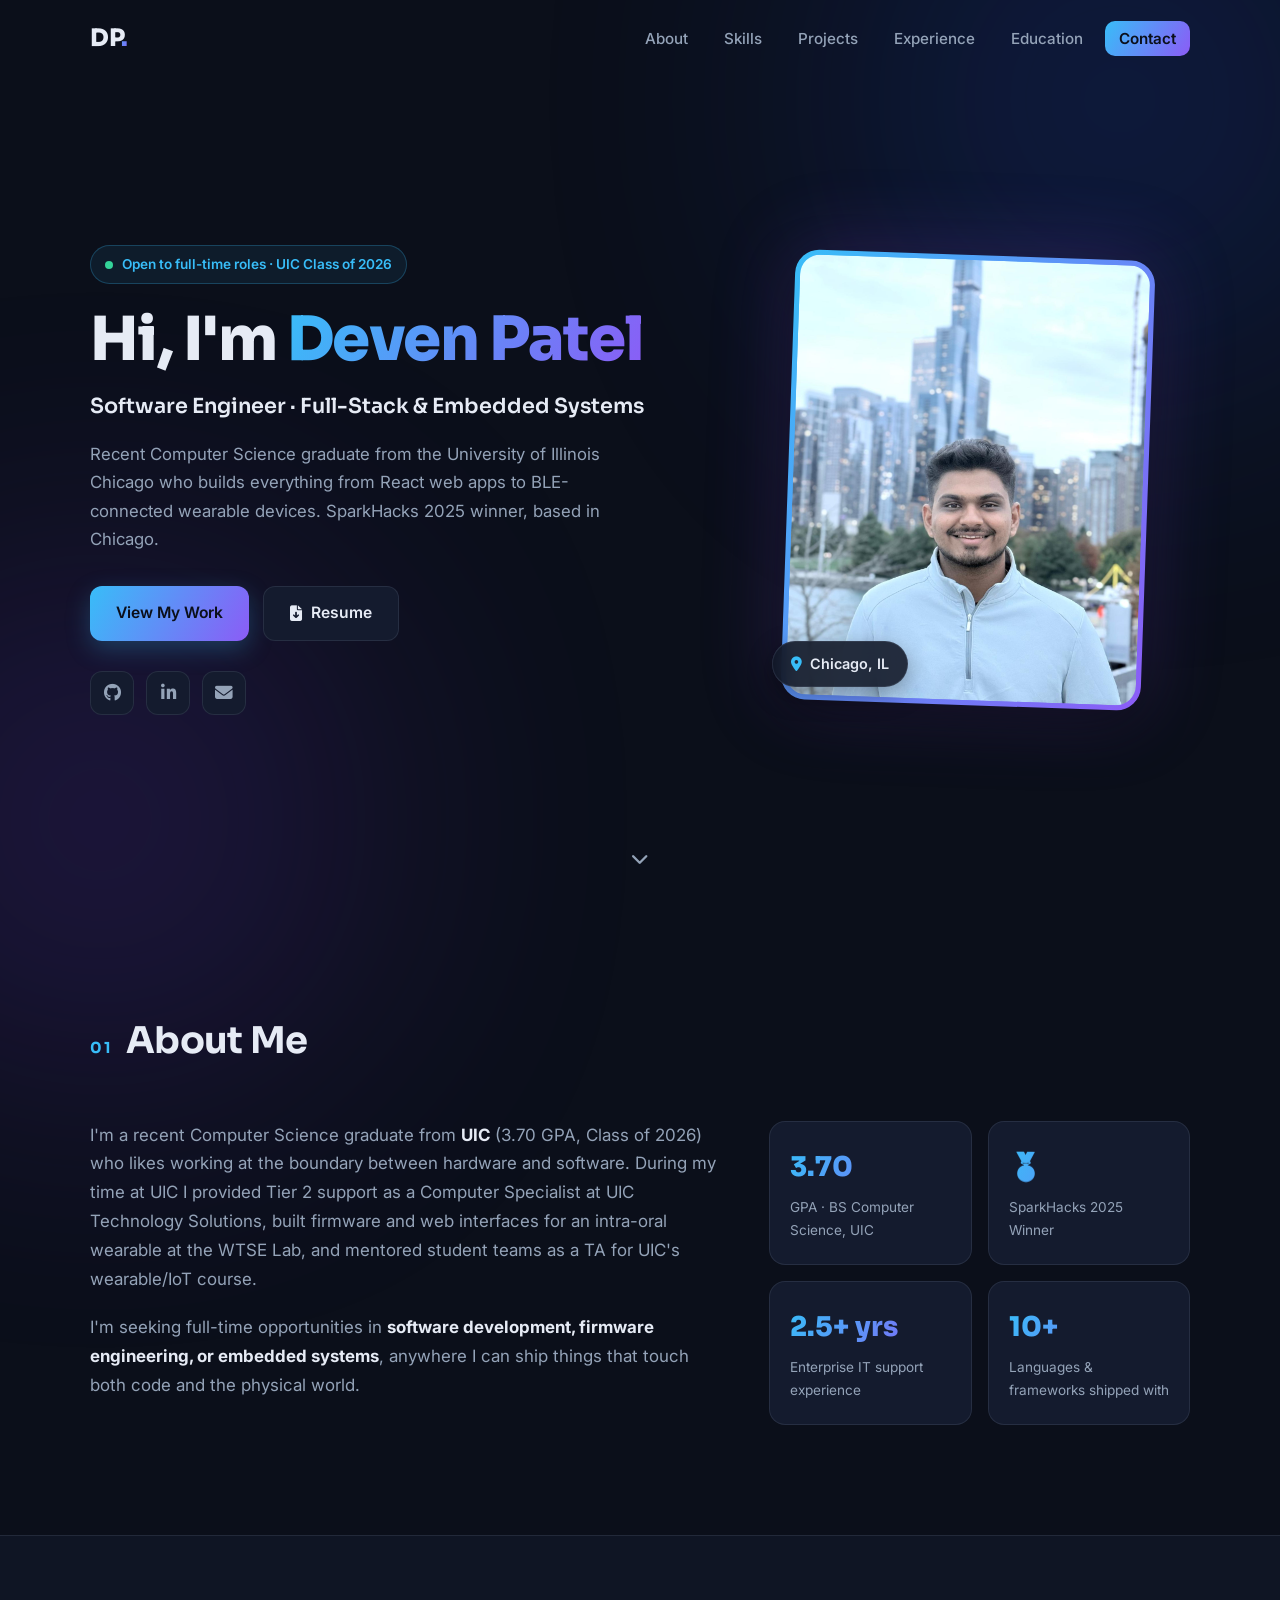
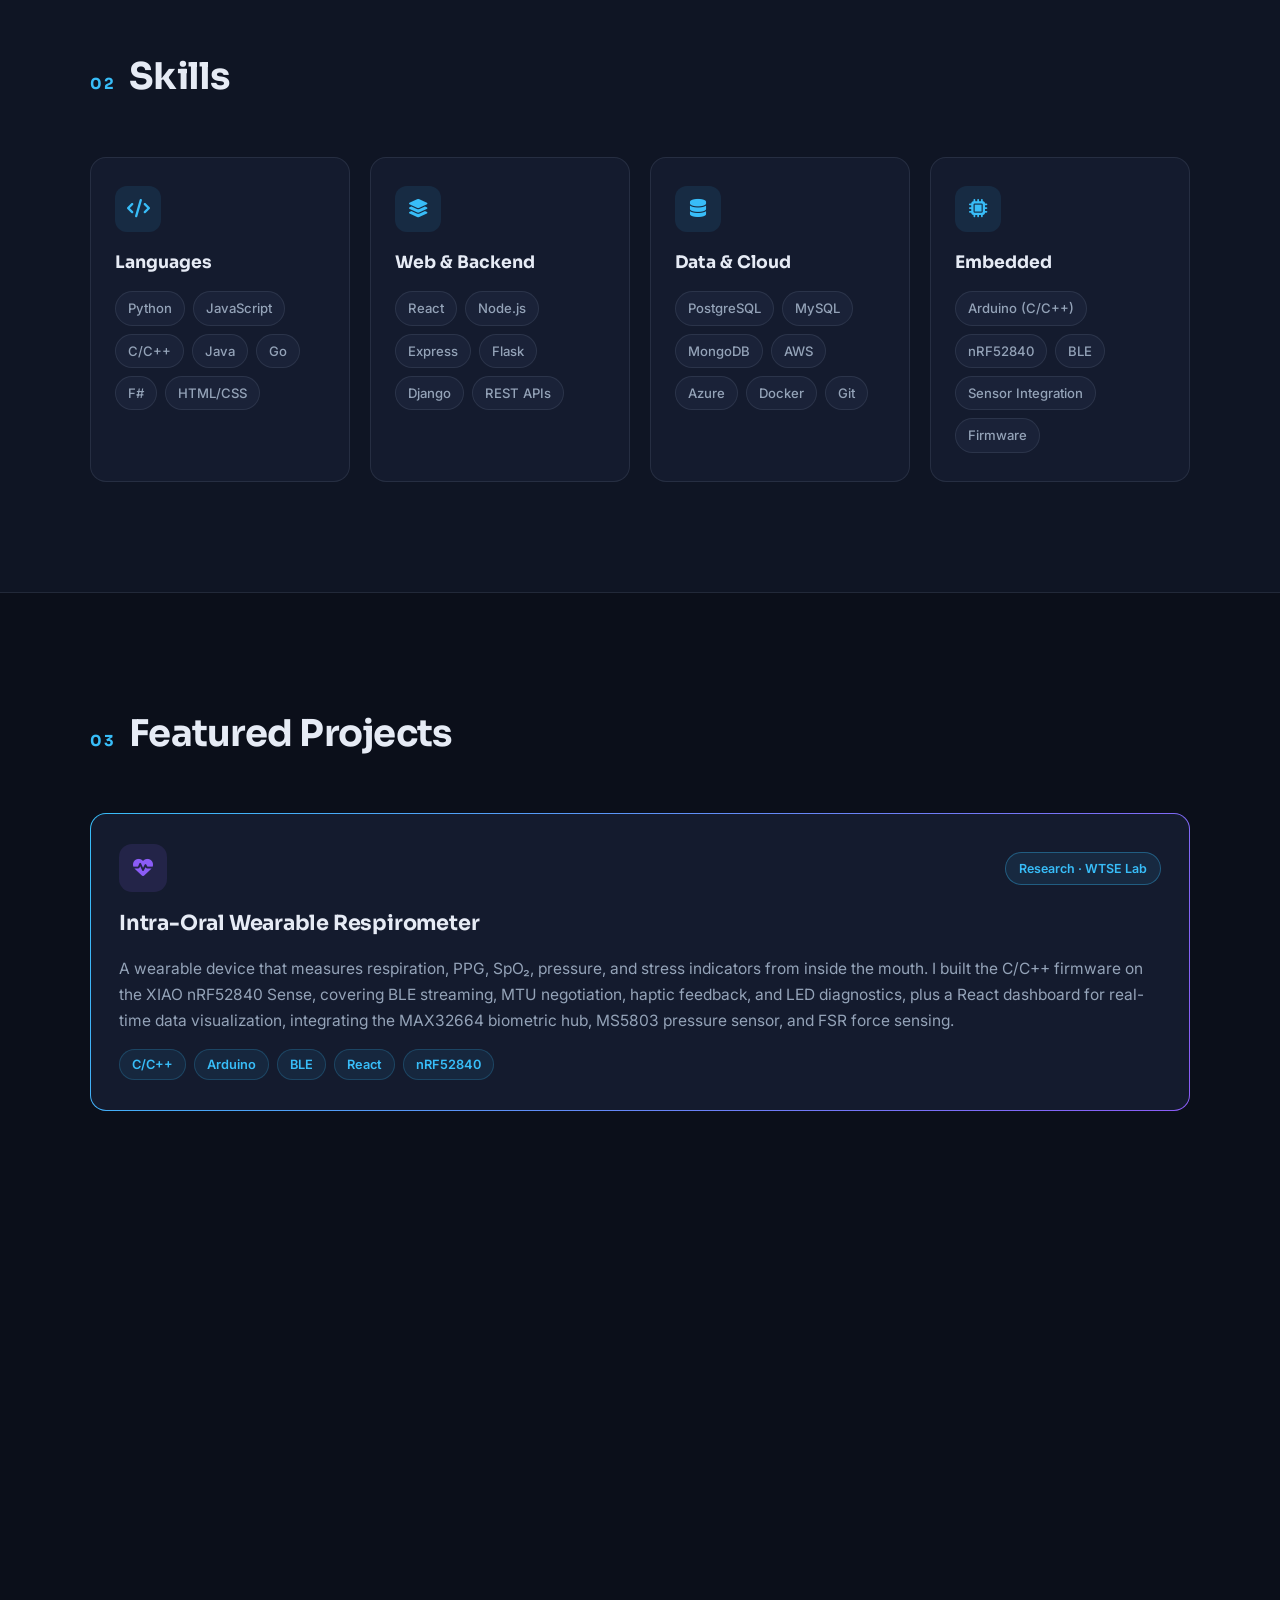
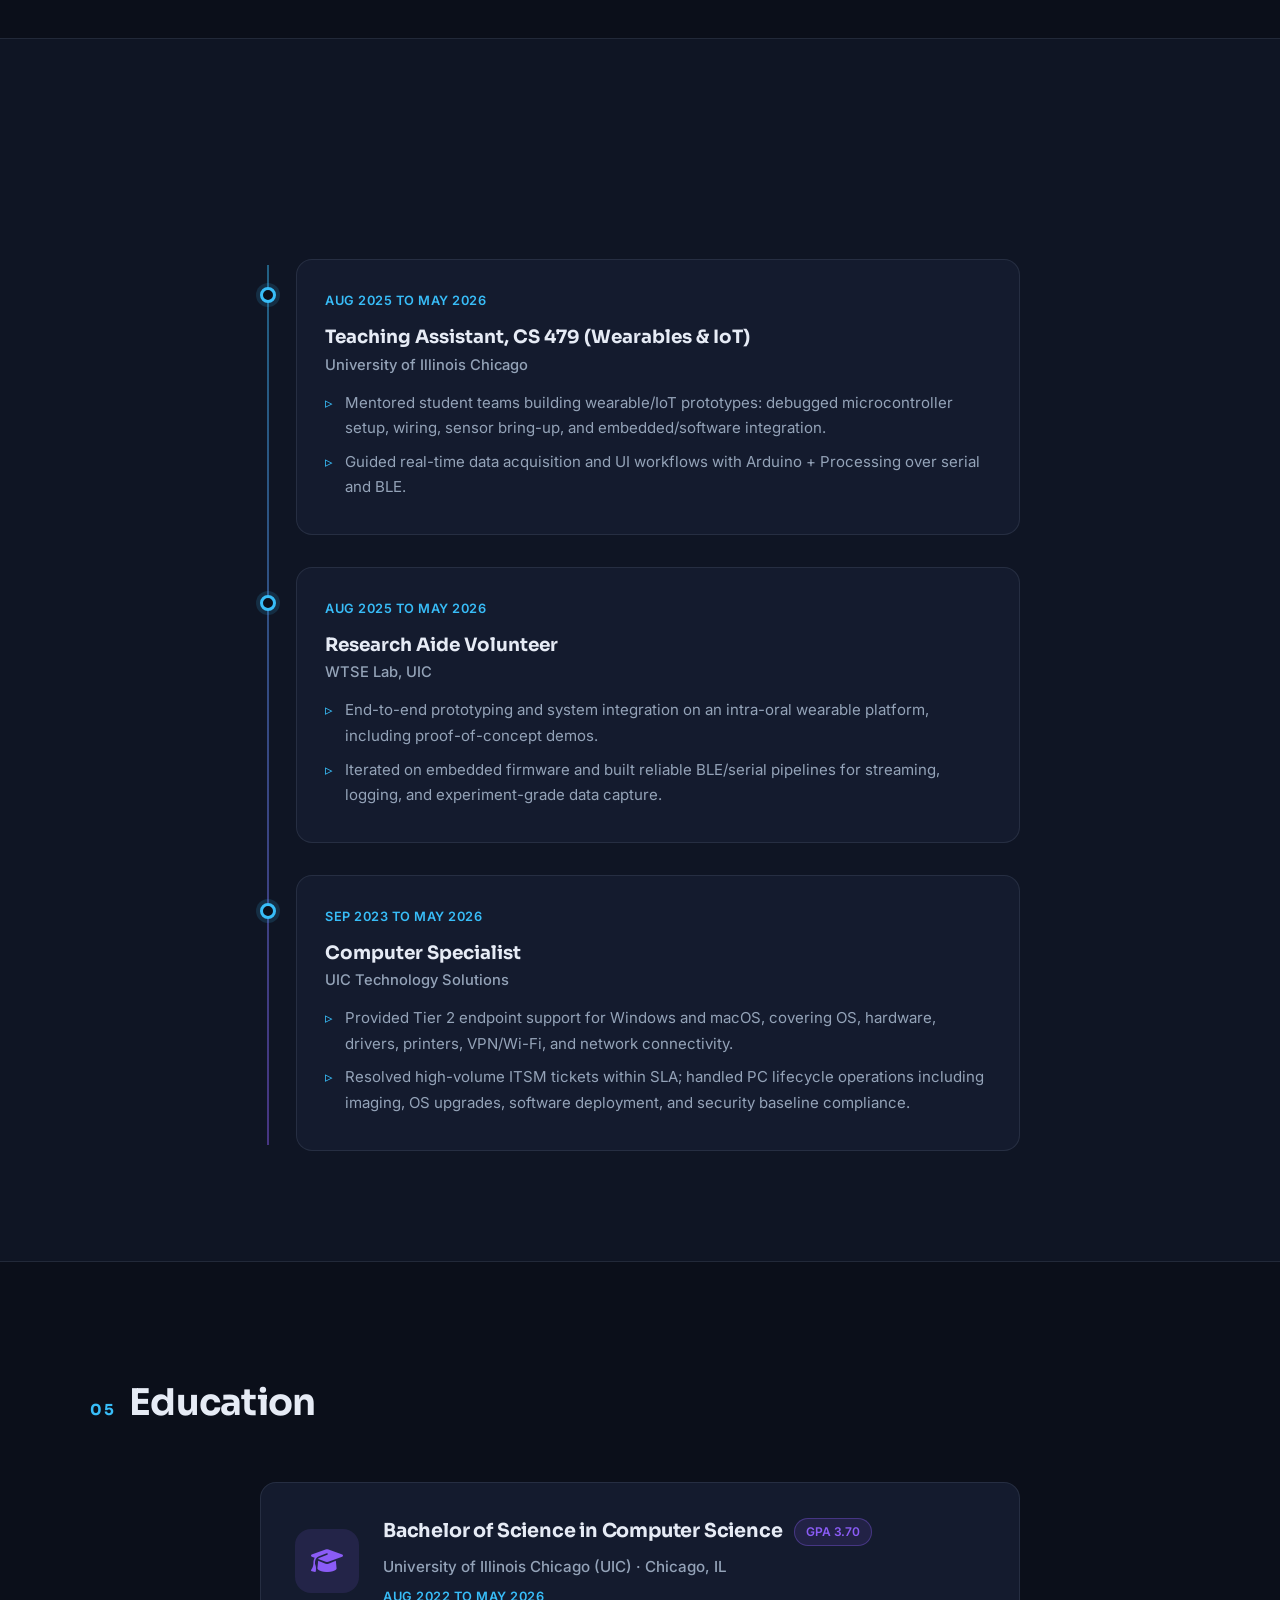
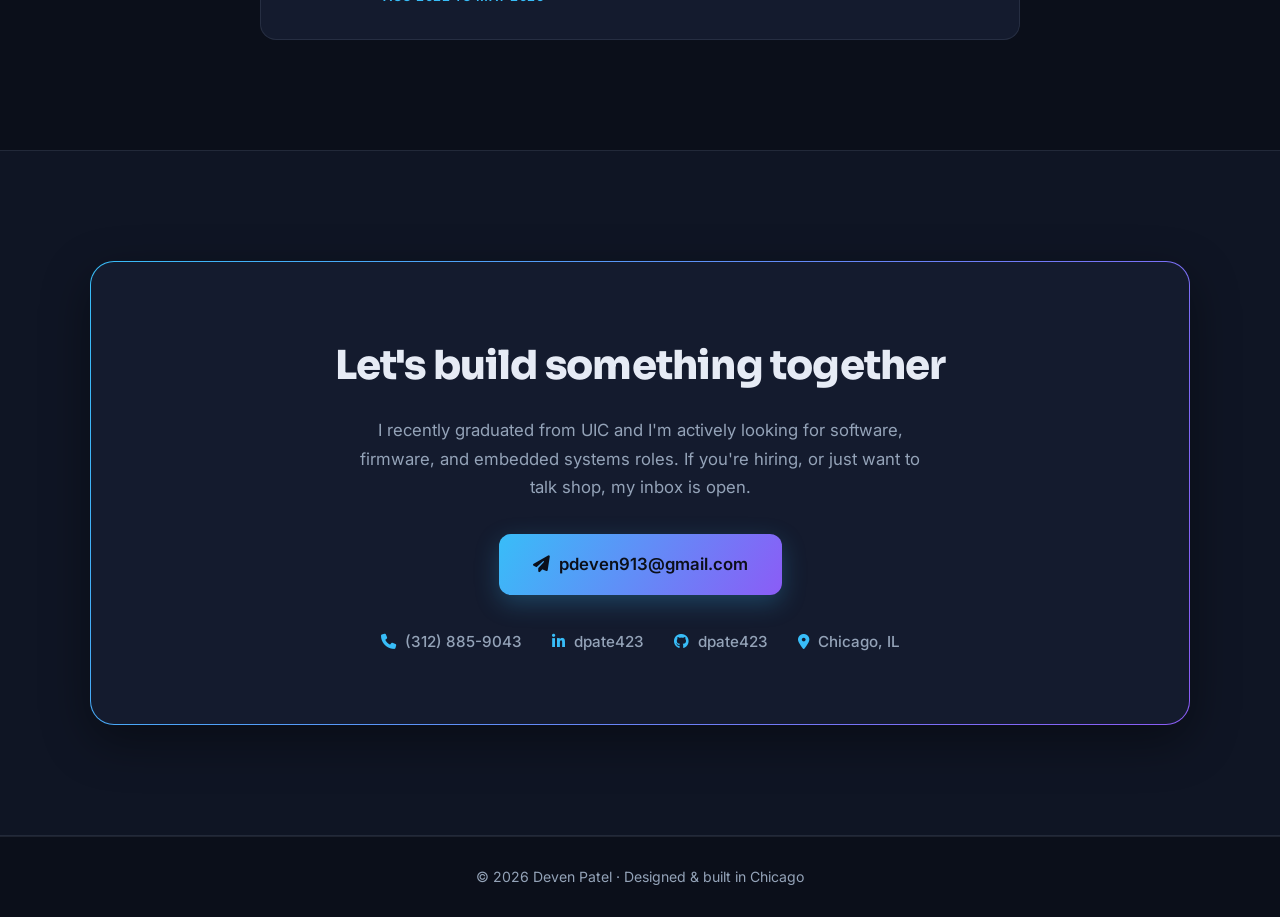
==== commit 85caed08: "Correct job dates and GPA, add standalone Education section All positions ended May 2026 per the cur" ====
--- a/index.html
+++ b/index.html
@@ -9,7 +9,7 @@
     <link rel="preconnect" href="https://fonts.gstatic.com" crossorigin>
     <link href="https://fonts.googleapis.com/css2?family=Sora:wght@400;600;700;800&family=Inter:wght@400;500;600&display=swap" rel="stylesheet">
     <link rel="stylesheet" href="https://cdnjs.cloudflare.com/ajax/libs/font-awesome/6.5.2/css/all.min.css">
-    <link rel="stylesheet" href="styles.css">
+    <link rel="stylesheet" href="styles.css?v=3">
 </head>
 <body>
     <div class="bg-glow bg-glow-1"></div>
@@ -24,6 +24,7 @@
                 <li><a href="#skills" class="nav-link">Skills</a></li>
                 <li><a href="#projects" class="nav-link">Projects</a></li>
                 <li><a href="#experience" class="nav-link">Experience</a></li>
+                <li><a href="#education" class="nav-link">Education</a></li>
                 <li><a href="#contact" class="nav-link nav-cta">Contact</a></li>
             </ul>
             <button class="hamburger" id="hamburger" aria-label="Toggle menu" aria-expanded="false">
@@ -37,13 +38,13 @@
         <section id="home" class="hero">
             <div class="container hero-grid">
                 <div class="hero-text reveal">
-                    <p class="hero-eyebrow"><span class="status-dot"></span>Open to full-time roles · May 2026 grad</p>
+                    <p class="hero-eyebrow"><span class="status-dot"></span>Open to full-time roles · UIC Class of 2026</p>
                     <h1 class="hero-title">Hi, I'm <span class="gradient-text">Deven Patel</span></h1>
                     <p class="hero-role">Software Engineer · Full-Stack & Embedded Systems</p>
                     <p class="hero-description">
-                        Computer Science student at the University of Illinois Chicago building
-                        everything from React web apps to BLE-connected wearable devices.
-                        SparkHacks 2025 winner, based in Chicago.
+                        Recent Computer Science graduate from the University of Illinois Chicago
+                        who builds everything from React web apps to BLE-connected wearable
+                        devices. SparkHacks 2025 winner, based in Chicago.
                     </p>
                     <div class="hero-buttons">
                         <a href="#projects" class="btn btn-primary">View My Work</a>
@@ -74,11 +75,11 @@
                 <div class="about-grid">
                     <div class="about-text reveal">
                         <p>
-                            I'm a Computer Science major at <strong>UIC</strong> (3.65 GPA, graduating May 2026)
-                            who likes working at the boundary between hardware and software. By day I provide
-                            Tier 2 support as a Computer Specialist at UIC Technology Solutions; the rest of the
-                            time I'm building firmware and web interfaces for an intra-oral wearable at the
-                            WTSE Lab and mentoring student teams as a TA for UIC's wearable/IoT course.
+                            I'm a recent Computer Science graduate from <strong>UIC</strong> (3.70 GPA, Class
+                            of 2026) who likes working at the boundary between hardware and software. During
+                            my time at UIC I provided Tier 2 support as a Computer Specialist at UIC Technology
+                            Solutions, built firmware and web interfaces for an intra-oral wearable at the
+                            WTSE Lab, and mentored student teams as a TA for UIC's wearable/IoT course.
                         </p>
                         <p>
                             I'm seeking full-time opportunities in <strong>software development, firmware
@@ -88,7 +89,7 @@
                     </div>
                     <div class="about-stats reveal">
                         <div class="stat-card">
-                            <span class="stat-value">3.65</span>
+                            <span class="stat-value">3.70</span>
                             <span class="stat-label">GPA · BS Computer Science, UIC</span>
                         </div>
                         <div class="stat-card">
@@ -219,13 +220,13 @@
                         <div class="timeline-marker"></div>
                         <div class="timeline-card">
                             <div class="timeline-meta">
-                                <span class="timeline-date">Fall 2025 to Spring 2026</span>
+                                <span class="timeline-date">Aug 2025 to May 2026</span>
                             </div>
                             <h3>Teaching Assistant, CS 479 (Wearables & IoT)</h3>
                             <p class="timeline-company">University of Illinois Chicago</p>
                             <ul>
-                                <li>Mentor student teams building wearable/IoT prototypes: debugging microcontroller setup, wiring, sensor bring-up, and embedded/software integration.</li>
-                                <li>Guide real-time data acquisition and UI workflows with Arduino + Processing over serial and BLE.</li>
+                                <li>Mentored student teams building wearable/IoT prototypes: debugged microcontroller setup, wiring, sensor bring-up, and embedded/software integration.</li>
+                                <li>Guided real-time data acquisition and UI workflows with Arduino + Processing over serial and BLE.</li>
                             </ul>
                         </div>
                     </div>
@@ -233,13 +234,13 @@
                         <div class="timeline-marker"></div>
                         <div class="timeline-card">
                             <div class="timeline-meta">
-                                <span class="timeline-date">Aug 2025 to Present</span>
+                                <span class="timeline-date">Aug 2025 to May 2026</span>
                             </div>
-                            <h3>Research Aide</h3>
+                            <h3>Research Aide Volunteer</h3>
                             <p class="timeline-company">WTSE Lab, UIC</p>
                             <ul>
                                 <li>End-to-end prototyping and system integration on an intra-oral wearable platform, including proof-of-concept demos.</li>
-                                <li>Iterate on embedded firmware and build reliable BLE/serial pipelines for streaming, logging, and data capture.</li>
+                                <li>Iterated on embedded firmware and built reliable BLE/serial pipelines for streaming, logging, and experiment-grade data capture.</li>
                             </ul>
                         </div>
                     </div>
@@ -247,38 +248,44 @@
                         <div class="timeline-marker"></div>
                         <div class="timeline-card">
                             <div class="timeline-meta">
-                                <span class="timeline-date">Sep 2023 to Present</span>
+                                <span class="timeline-date">Sep 2023 to May 2026</span>
                             </div>
                             <h3>Computer Specialist</h3>
                             <p class="timeline-company">UIC Technology Solutions</p>
                             <ul>
-                                <li>Tier 2 endpoint support for Windows and macOS, covering OS, hardware, drivers, printers, VPN/Wi-Fi, and network connectivity.</li>
-                                <li>Resolve high-volume ITSM tickets within SLA; handle PC lifecycle operations including imaging, OS upgrades, software deployment, and security baseline compliance.</li>
+                                <li>Provided Tier 2 endpoint support for Windows and macOS, covering OS, hardware, drivers, printers, VPN/Wi-Fi, and network connectivity.</li>
+                                <li>Resolved high-volume ITSM tickets within SLA; handled PC lifecycle operations including imaging, OS upgrades, software deployment, and security baseline compliance.</li>
                             </ul>
                         </div>
                     </div>
-                    <div class="timeline-item reveal">
-                        <div class="timeline-marker marker-edu"></div>
-                        <div class="timeline-card">
-                            <div class="timeline-meta">
-                                <span class="timeline-date">Aug 2022 to May 2026</span>
-                            </div>
-                            <h3>BS in Computer Science <span class="gpa-pill">GPA 3.65</span></h3>
-                            <p class="timeline-company">University of Illinois Chicago</p>
-                        </div>
+                </div>
+            </div>
+        </section>
+
+        <!-- Education -->
+        <section id="education" class="section">
+            <div class="container">
+                <h2 class="section-title reveal"><span class="section-num">05</span> Education</h2>
+                <div class="education-card reveal">
+                    <div class="education-icon"><i class="fas fa-graduation-cap"></i></div>
+                    <div class="education-body">
+                        <h3>Bachelor of Science in Computer Science <span class="gpa-pill">GPA 3.70</span></h3>
+                        <p class="education-school">University of Illinois Chicago (UIC) · Chicago, IL</p>
+                        <p class="education-date">Aug 2022 to May 2026</p>
                     </div>
                 </div>
             </div>
         </section>
 
         <!-- Contact -->
-        <section id="contact" class="section">
+        <section id="contact" class="section section-alt">
             <div class="container">
                 <div class="contact-card reveal">
                     <h2 class="contact-title">Let's build something together</h2>
                     <p class="contact-description">
-                        I'm graduating in May 2026 and actively looking for software, firmware, and
-                        embedded systems roles. If you're hiring, or just want to talk shop, my inbox is open.
+                        I recently graduated from UIC and I'm actively looking for software, firmware,
+                        and embedded systems roles. If you're hiring, or just want to talk shop, my
+                        inbox is open.
                     </p>
                     <a href="mailto:pdeven913@gmail.com" class="btn btn-primary btn-lg"><i class="fas fa-paper-plane"></i> pdeven913@gmail.com</a>
                     <div class="contact-methods">
@@ -298,6 +305,6 @@
         </div>
     </footer>
 
-    <script src="script.js"></script>
+    <script src="script.js?v=3"></script>
 </body>
 </html>
--- a/styles.css
+++ b/styles.css
@@ -694,11 +694,6 @@
     box-sizing: border-box;
 }
 
-.marker-edu {
-    border-color: var(--accent-2);
-    box-shadow: 0 0 0 4px rgba(139, 92, 246, 0.15);
-}
-
 .timeline-card {
     background: var(--surface);
     border: 1px solid var(--border);
@@ -765,6 +760,60 @@
     border-radius: 999px;
     vertical-align: middle;
     margin-left: 8px;
+}
+
+/* ---------- Education ---------- */
+.education-card {
+    display: flex;
+    align-items: center;
+    gap: 24px;
+    max-width: 760px;
+    margin: 0 auto;
+    background: var(--surface);
+    border: 1px solid var(--border);
+    border-radius: var(--radius);
+    padding: 32px 34px;
+    transition: transform 0.25s ease, border-color 0.25s ease;
+}
+
+.education-card:hover {
+    transform: translateY(-4px);
+    border-color: rgba(139, 92, 246, 0.45);
+}
+
+.education-icon {
+    display: grid;
+    place-items: center;
+    flex-shrink: 0;
+    width: 64px;
+    height: 64px;
+    border-radius: 16px;
+    background: rgba(139, 92, 246, 0.13);
+    color: var(--accent-2);
+    font-size: 1.6rem;
+}
+
+.education-body h3 {
+    font-family: var(--font-display);
+    font-size: 1.2rem;
+    font-weight: 700;
+    letter-spacing: -0.01em;
+}
+
+.education-school {
+    color: var(--text-muted);
+    font-size: 0.95rem;
+    font-weight: 500;
+    margin-top: 6px;
+}
+
+.education-date {
+    font-size: 0.8rem;
+    font-weight: 600;
+    color: var(--accent);
+    letter-spacing: 0.04em;
+    text-transform: uppercase;
+    margin-top: 6px;
 }
 
 /* ---------- Contact ---------- */
@@ -903,6 +952,7 @@
 
 @media (max-width: 480px) {
     .about-stats { grid-template-columns: 1fr; }
+    .education-card { flex-direction: column; text-align: center; }
     .hero { padding-top: 100px; }
     .btn { width: 100%; justify-content: center; }
     .contact-card { padding: 50px 22px; }
